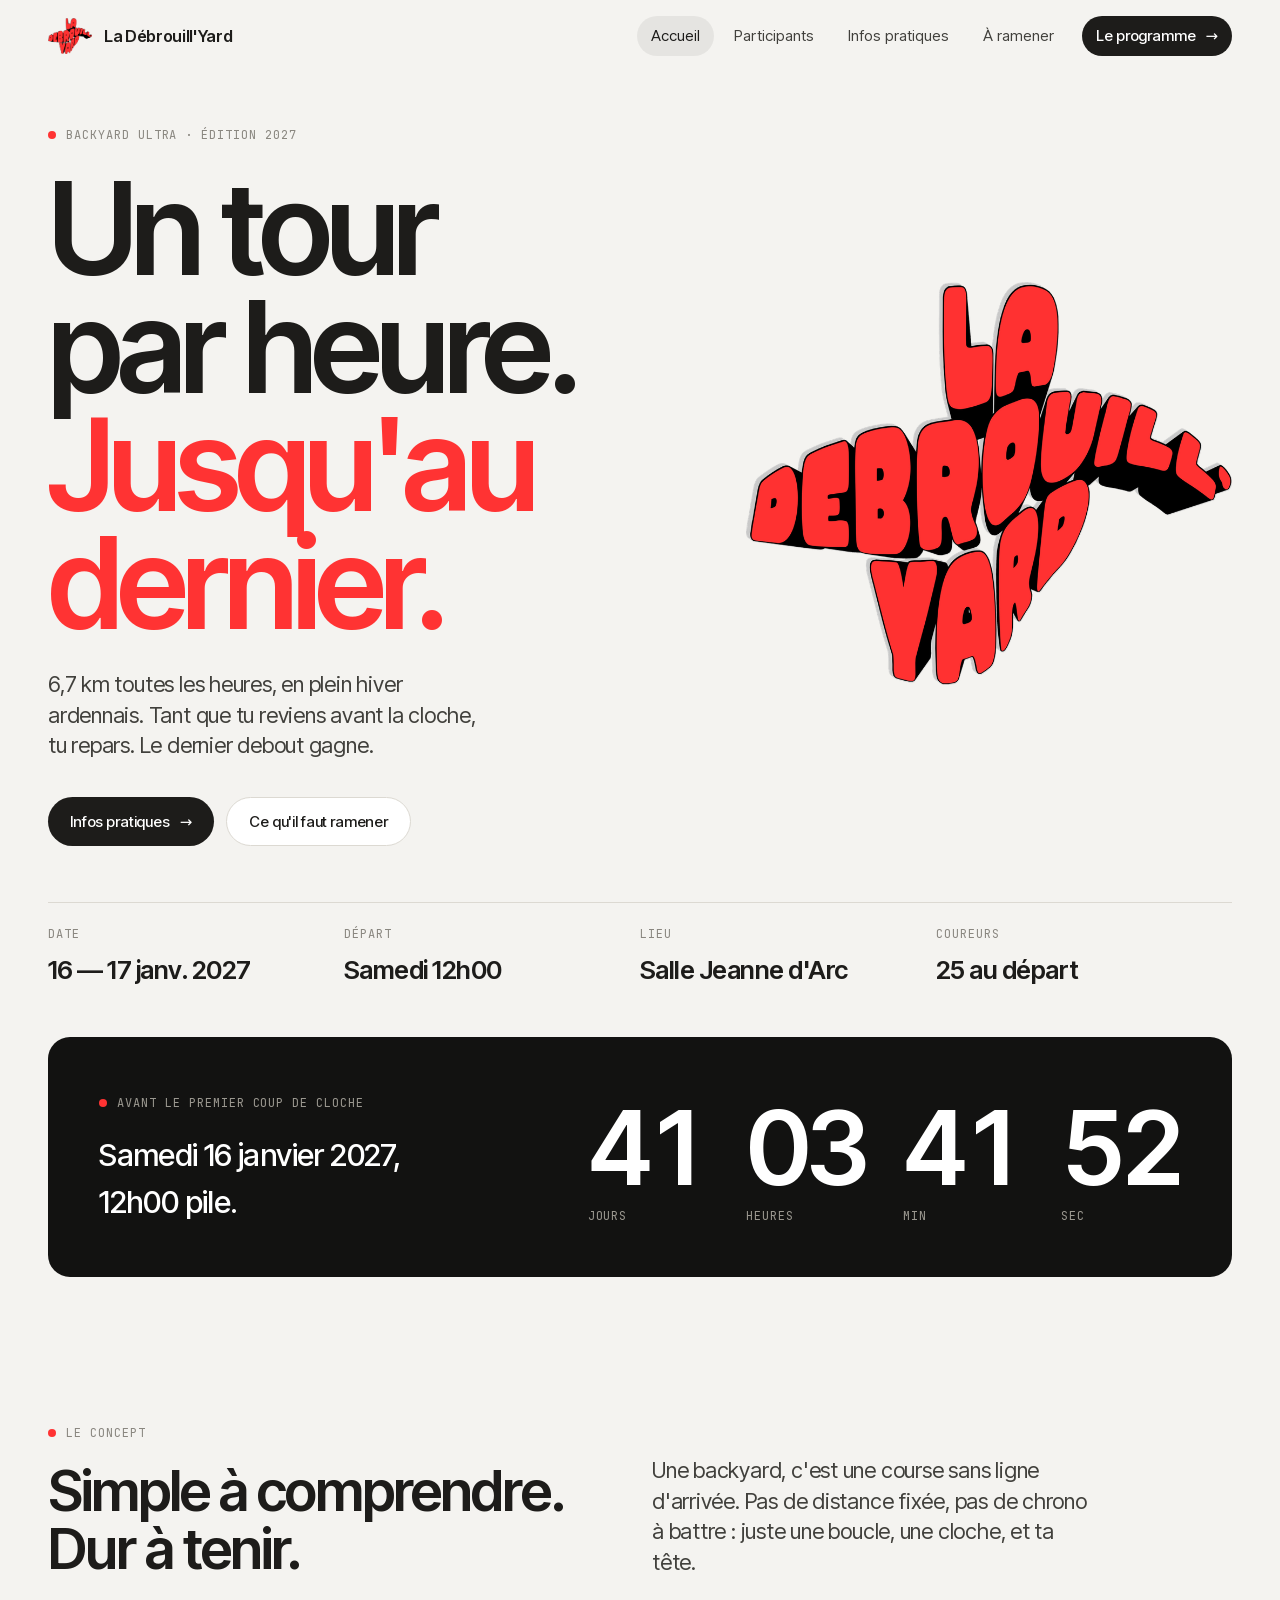
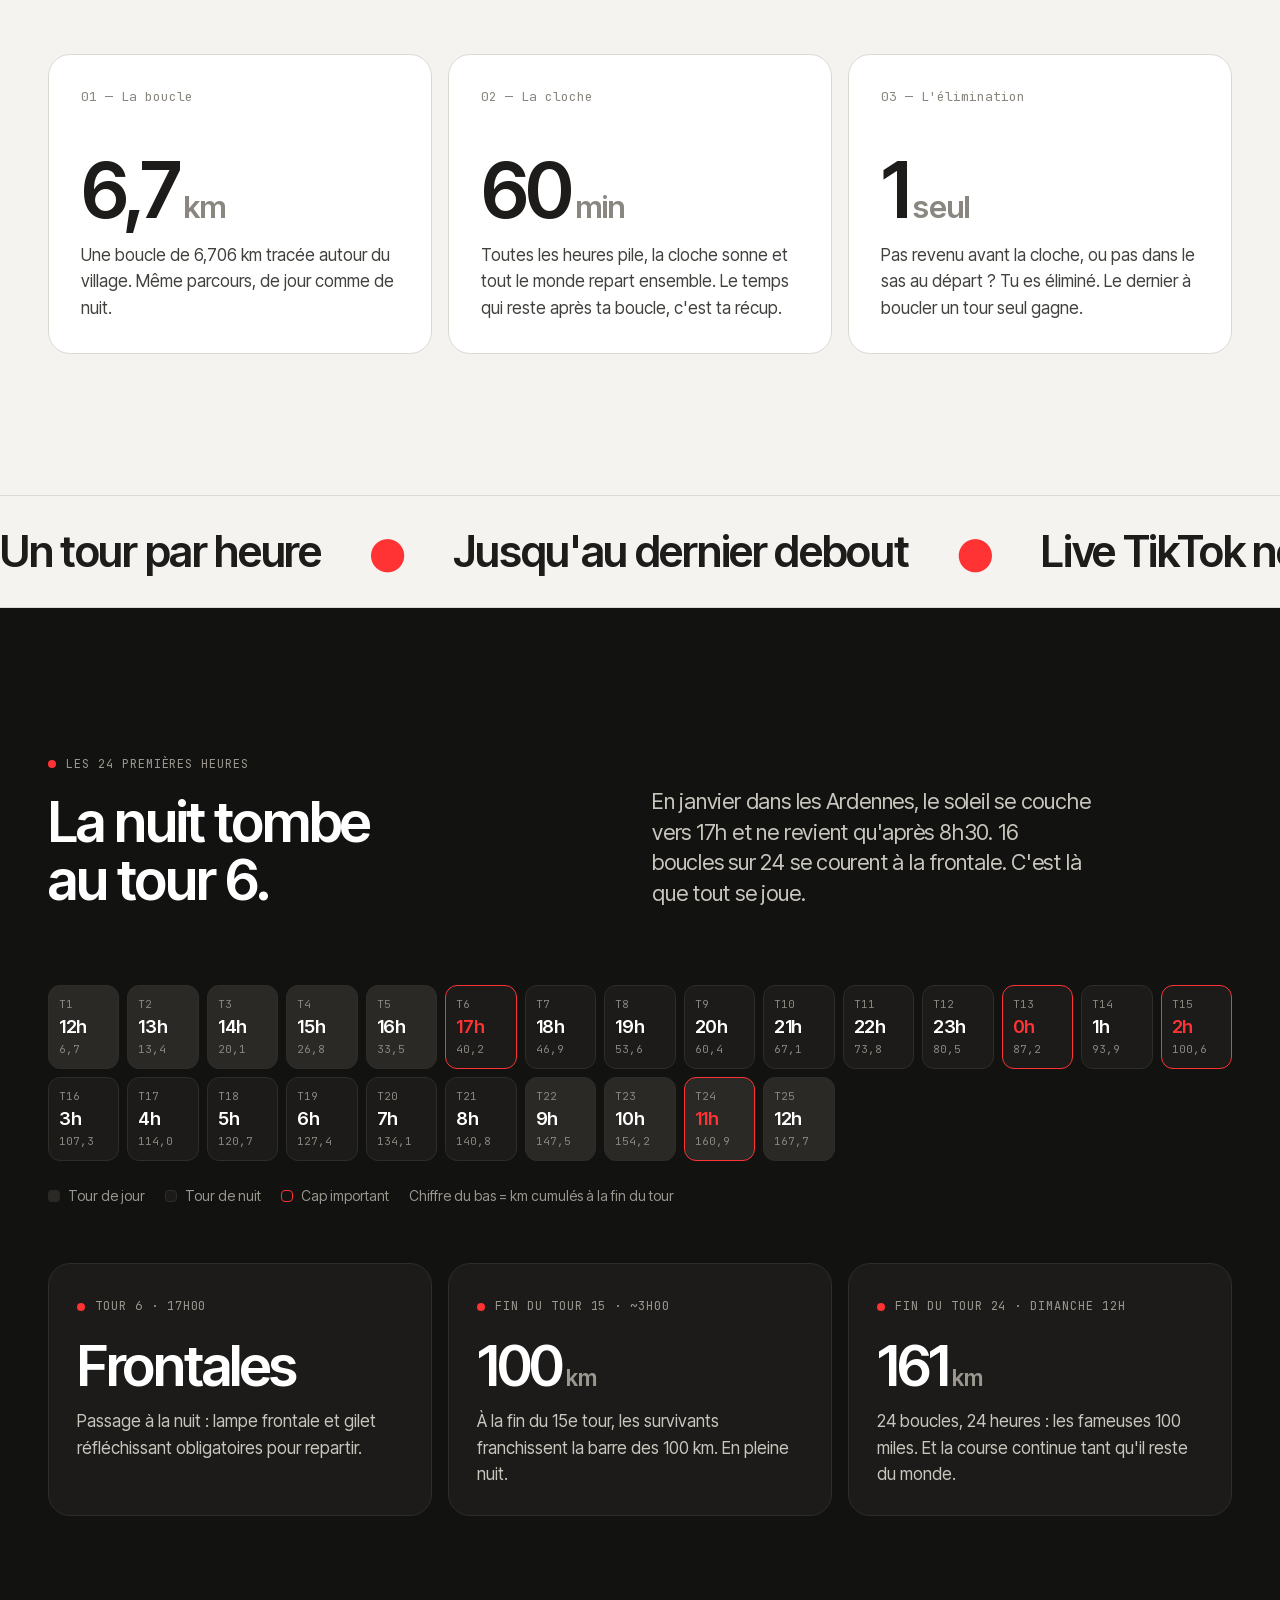
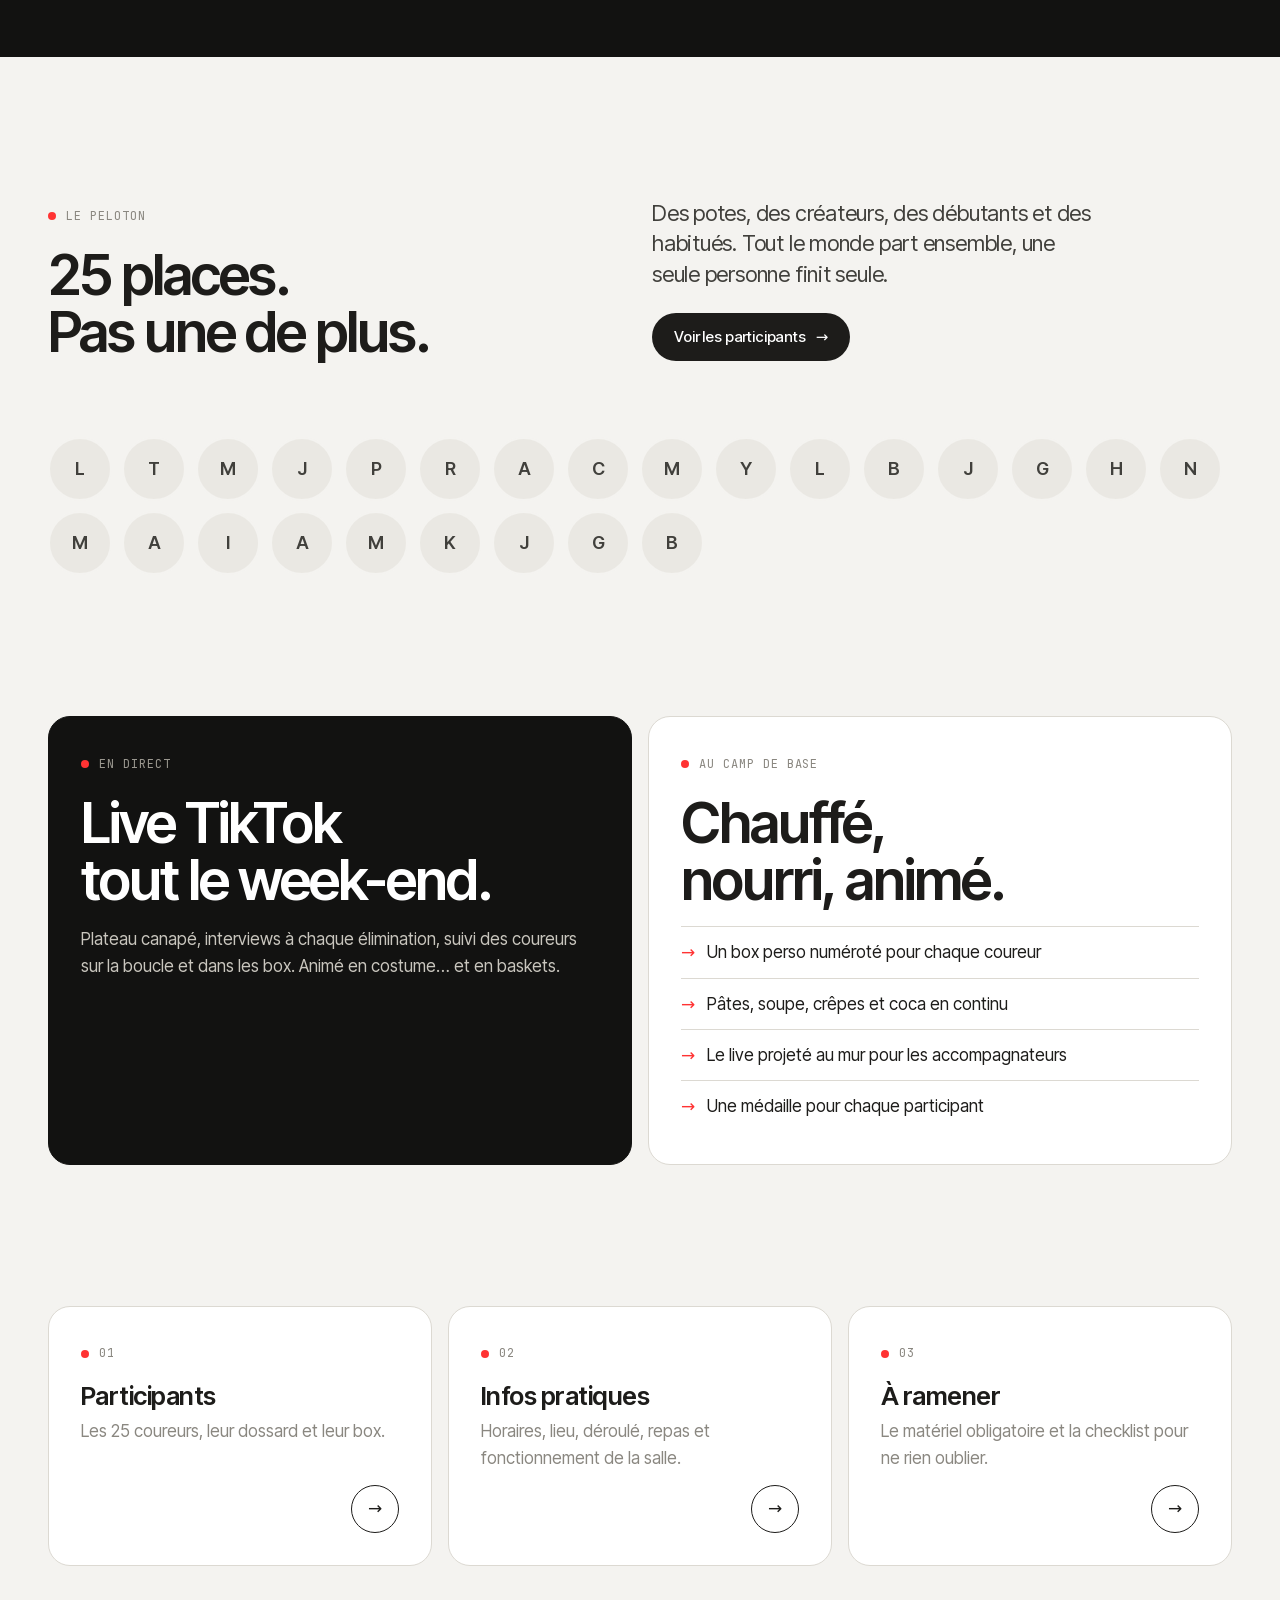
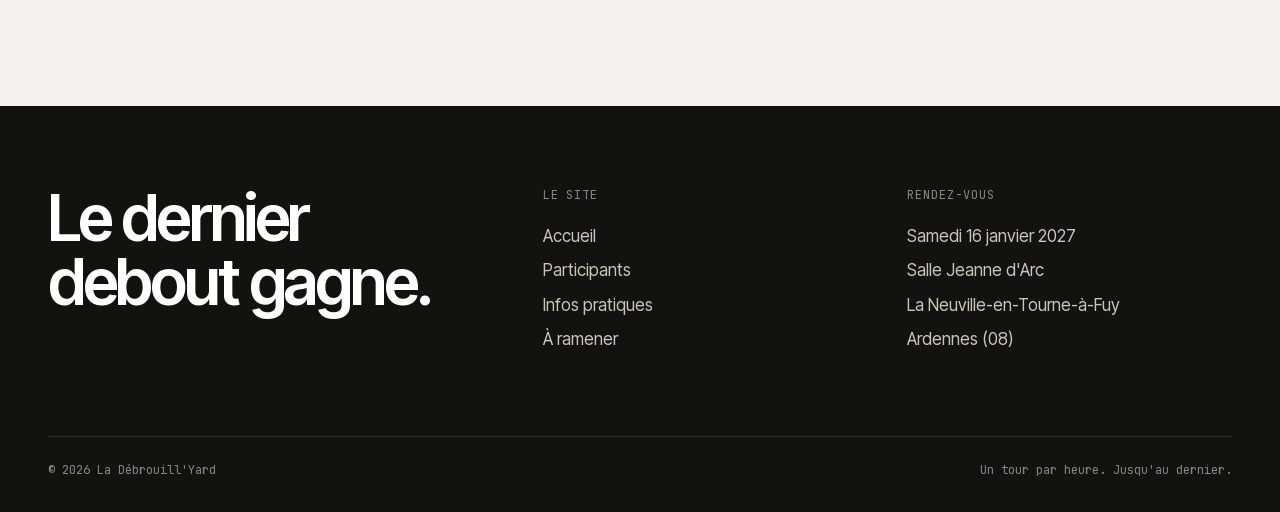
==== site/index.html @ 61de586d "Site La Débrouill'Yard Co-Authored-By: Claude Opus 5.5 <noreply@anthropic.com>" ====
<!DOCTYPE html>
<html lang="fr">
<head>
  <meta charset="UTF-8">
  <meta http-equiv="Content-Security-Policy" content="default-src 'self'; script-src 'self'; style-src 'self' 'unsafe-inline'; img-src 'self' data:; font-src 'self'; frame-src https://www.google.com https://maps.google.com; connect-src 'self'; object-src 'none'; base-uri 'self'; form-action 'none'; upgrade-insecure-requests">
  <meta name="viewport" content="width=device-width, initial-scale=1">
  <title>La Débrouill'Yard — Backyard Ultra · 16 & 17 janvier 2027</title>
  <meta name="description" content="6,7 km toutes les heures, jusqu'au dernier debout. Samedi 16 janvier 2027, 12h00 — salle Jeanne d'Arc, La Neuville-en-Tourne-à-Fuy.">
  <link rel="icon" href="assets/img/favicon.png">
  <meta name="robots" content="noindex, nofollow">
  <meta name="referrer" content="strict-origin-when-cross-origin">
  <meta name="theme-color" content="#f4f3f0">
  <meta property="og:type" content="website">
  <meta property="og:locale" content="fr_FR">
  <meta property="og:site_name" content="La Débrouill'Yard">
  <meta property="og:title" content="La Débrouill'Yard — Backyard Ultra · 16 & 17 janvier 2027">
  <meta property="og:description" content="6,7 km toutes les heures, jusqu'au dernier debout. Samedi 16 janvier 2027, 12h00 — salle Jeanne d'Arc, La Neuville-en-Tourne-à-Fuy.">
  <meta property="og:image" content="https://lucasdubois0851-design.github.io/debrouillyard/assets/img/og.jpg">
  <meta property="og:image:width" content="1200">
  <meta property="og:image:height" content="630">
  <meta name="twitter:card" content="summary_large_image">
  <link rel="preload" href="assets/fonts/inter-tight.woff2" as="font" type="font/woff2" crossorigin>
  <link rel="stylesheet" href="assets/css/style.css">
</head>
<body>
<a class="skip-link" href="#contenu">Aller au contenu</a>

<header class="nav">
  <div class="wrap">
    <a href="index.html" class="brand"><img src="assets/img/logo.png" alt=""><span>La Débrouill'Yard</span></a>
    <nav class="nav-links" id="menu" aria-label="Navigation principale">
      <a href="index.html" class="active">Accueil</a>
      <a href="participants.html">Participants</a>
      <a href="infos.html">Infos pratiques</a>
      <a href="materiel.html">À ramener</a>
      <a href="infos.html#programme" class="btn btn-dark nav-cta">Le programme <span class="arrow">→</span></a>
    </nav>
    <button class="burger" type="button" aria-label="Menu" aria-controls="menu" aria-expanded="false"><span></span></button>
  </div>
</header>

<main id="contenu">

  <!-- HERO -->
  <section class="hero">
    <div class="wrap hero-top">
      <div class="reveal">
        <span class="label">Backyard Ultra · Édition 2027</span>
        <h1 class="display">Un tour<br>par heure.<br><span class="red">Jusqu'au dernier.</span></h1>
        <p class="lead">6,7 km toutes les heures, en plein hiver ardennais. Tant que tu reviens avant la cloche, tu repars. Le dernier debout gagne.</p>
        <div class="hero-actions">
          <a href="infos.html" class="btn btn-dark">Infos pratiques <span class="arrow">→</span></a>
          <a href="materiel.html" class="btn btn-ghost">Ce qu'il faut ramener</a>
        </div>
      </div>
      <img class="hero-logo reveal" src="assets/img/logo.png" alt="Logo La Débrouill'Yard">
    </div>
    <div class="wrap">
      <div class="hero-bottom reveal">
        <div><div class="k">Date</div><div class="v">16 — 17 janv. 2027</div></div>
        <div><div class="k">Départ</div><div class="v">Samedi 12h00</div></div>
        <div><div class="k">Lieu</div><div class="v">Salle Jeanne d'Arc</div></div>
        <div><div class="k">Coureurs</div><div class="v">25 au départ</div></div>
      </div>
    </div>
  </section>

  <!-- COMPTE À REBOURS -->
  <section style="padding-top:0">
    <div class="wrap">
      <div class="countdown reveal" data-countdown>
        <div>
          <span class="label">Avant le premier coup de cloche</span>
          <p class="cd-title">Samedi 16 janvier 2027, 12h00 pile.</p>
        </div>
        <div class="cd-grid">
          <div><div class="n" data-cd="d">--</div><div class="u">Jours</div></div>
          <div><div class="n" data-cd="h">--</div><div class="u">Heures</div></div>
          <div><div class="n" data-cd="m">--</div><div class="u">Min</div></div>
          <div><div class="n" data-cd="s">--</div><div class="u">Sec</div></div>
        </div>
      </div>
    </div>
  </section>

  <!-- CONCEPT -->
  <section style="padding-top:0">
    <div class="wrap">
      <div class="section-head split reveal">
        <div>
          <span class="label">Le concept</span>
          <h2 class="h2" style="margin-top:18px">Simple à comprendre.<br>Dur à tenir.</h2>
        </div>
        <p class="lead">Une backyard, c'est une course sans ligne d'arrivée. Pas de distance fixée, pas de chrono à battre : juste une boucle, une cloche, et ta tête.</p>
      </div>

      <div class="rules">
        <div class="rule reveal">
          <span class="num">01 — La boucle</span>
          <div>
            <div class="big">6,7<span class="muted" style="font-size:.4em;letter-spacing:0"> km</span></div>
            <p>Une boucle de 6,706 km tracée autour du village. Même parcours, de jour comme de nuit.</p>
          </div>
        </div>
        <div class="rule reveal">
          <span class="num">02 — La cloche</span>
          <div>
            <div class="big">60<span class="muted" style="font-size:.4em;letter-spacing:0"> min</span></div>
            <p>Toutes les heures pile, la cloche sonne et tout le monde repart ensemble. Le temps qui reste après ta boucle, c'est ta récup.</p>
          </div>
        </div>
        <div class="rule reveal">
          <span class="num">03 — L'élimination</span>
          <div>
            <div class="big">1<span class="muted" style="font-size:.4em;letter-spacing:0"> seul</span></div>
            <p>Pas revenu avant la cloche, ou pas dans le sas au départ ? Tu es éliminé. Le dernier à boucler un tour seul gagne.</p>
          </div>
        </div>
      </div>
    </div>
  </section>

  <div class="marquee" aria-hidden="true">
    <div class="marquee-track">
      <span>Un tour par heure</span><span class="dot">●</span>
      <span>Jusqu'au dernier debout</span><span class="dot">●</span>
      <span>Live TikTok non-stop</span><span class="dot">●</span>
      <span>Soupe chaude &amp; crêpes</span><span class="dot">●</span>
      <span>Frontale obligatoire</span><span class="dot">●</span>
      <span>Un tour par heure</span><span class="dot">●</span>
      <span>Jusqu'au dernier debout</span><span class="dot">●</span>
      <span>Live TikTok non-stop</span><span class="dot">●</span>
      <span>Soupe chaude &amp; crêpes</span><span class="dot">●</span>
      <span>Frontale obligatoire</span><span class="dot">●</span>
    </div>
  </div>

  <!-- LA NUIT -->
  <section class="dark">
    <div class="wrap">
      <div class="section-head split reveal">
        <div>
          <span class="label">Les 24 premières heures</span>
          <h2 class="h2" style="margin-top:18px">La nuit tombe<br>au tour 6.</h2>
        </div>
        <p class="lead">En janvier dans les Ardennes, le soleil se couche vers 17h et ne revient qu'après 8h30. 16 boucles sur 24 se courent à la frontale. C'est là que tout se joue.</p>
      </div>

      <div class="hours reveal" data-hours></div>
      <div class="hours-legend">
        <span><i style="background:#2a2925"></i>Tour de jour</span>
        <span><i style="background:#1c1b19;border:1px solid #2e2d2a"></i>Tour de nuit</span>
        <span><i style="border:1px solid #ff3333"></i>Cap important</span>
        <span>Chiffre du bas = km cumulés à la fin du tour</span>
      </div>

      <div class="milestones">
        <div class="milestone-card reveal">
          <span class="label">Tour 6 · 17h00</span>
          <div class="big" style="margin-top:20px">Frontales</div>
          <p>Passage à la nuit : lampe frontale et gilet réfléchissant obligatoires pour repartir.</p>
        </div>
        <div class="milestone-card reveal">
          <span class="label">Fin du tour 15 · ~3h00</span>
          <div class="big" style="margin-top:20px">100<small>km</small></div>
          <p>À la fin du 15e tour, les survivants franchissent la barre des 100 km. En pleine nuit.</p>
        </div>
        <div class="milestone-card reveal">
          <span class="label">Fin du tour 24 · Dimanche 12h</span>
          <div class="big" style="margin-top:20px">161<small>km</small></div>
          <p>24 boucles, 24 heures : les fameuses 100 miles. Et la course continue tant qu'il reste du monde.</p>
        </div>
      </div>
    </div>
  </section>

  <!-- PARTICIPANTS TEASER -->
  <section>
    <div class="wrap">
      <div class="section-head split reveal">
        <div>
          <span class="label">Le peloton</span>
          <h2 class="h2" style="margin-top:18px">25 places.<br>Pas une de plus.</h2>
        </div>
        <div>
          <p class="lead">Des potes, des créateurs, des débutants et des habitués. Tout le monde part ensemble, une seule personne finit seule.</p>
          <a href="participants.html" class="btn btn-dark" style="margin-top:24px">Voir les participants <span class="arrow">→</span></a>
        </div>
      </div>
      <div class="faces reveal" data-faces></div>
    </div>
  </section>

  <!-- LIVE -->
  <section style="padding-top:0">
    <div class="wrap">
      <div class="two-col">
        <div class="panel reveal" style="background:var(--night);color:#fff;border-color:var(--night)">
          <span class="label" style="color:#9a978f">En direct</span>
          <h3 class="h2" style="margin-top:18px">Live TikTok<br>tout le week-end.</h3>
          <p style="color:#c9c6be;margin-top:18px">Plateau canapé, interviews à chaque élimination, suivi des coureurs sur la boucle et dans les box. Animé en costume… et en baskets.</p>
        </div>
        <div class="panel reveal">
          <span class="label">Au camp de base</span>
          <h3 class="h2" style="margin-top:18px">Chauffé,<br>nourri, animé.</h3>
          <ul>
            <li>Un box perso numéroté pour chaque coureur</li>
            <li>Pâtes, soupe, crêpes et coca en continu</li>
            <li>Le live projeté au mur pour les accompagnateurs</li>
            <li>Une médaille pour chaque participant</li>
          </ul>
        </div>
      </div>
    </div>
  </section>

  <!-- NAVIGATION CARDS -->
  <section style="padding-top:0">
    <div class="wrap">
      <div class="cards-3">
        <a href="participants.html" class="link-card reveal">
          <div><span class="label">01</span><h3 class="h3" style="margin-top:16px">Participants</h3><p class="muted" style="margin-top:8px">Les 25 coureurs, leur dossard et leur box.</p></div>
          <span class="go">→</span>
        </a>
        <a href="infos.html" class="link-card reveal">
          <div><span class="label">02</span><h3 class="h3" style="margin-top:16px">Infos pratiques</h3><p class="muted" style="margin-top:8px">Horaires, lieu, déroulé, repas et fonctionnement de la salle.</p></div>
          <span class="go">→</span>
        </a>
        <a href="materiel.html" class="link-card reveal">
          <div><span class="label">03</span><h3 class="h3" style="margin-top:16px">À ramener</h3><p class="muted" style="margin-top:8px">Le matériel obligatoire et la checklist pour ne rien oublier.</p></div>
          <span class="go">→</span>
        </a>
      </div>
    </div>
  </section>

</main>

<footer>
  <div class="wrap">
    <div class="foot-top">
      <div class="big">Le dernier<br>debout gagne.</div>
      <div>
        <h5>Le site</h5>
        <ul>
          <li><a href="index.html">Accueil</a></li>
          <li><a href="participants.html">Participants</a></li>
          <li><a href="infos.html">Infos pratiques</a></li>
          <li><a href="materiel.html">À ramener</a></li>
        </ul>
      </div>
      <div>
        <h5>Rendez-vous</h5>
        <ul>
          <li>Samedi 16 janvier 2027</li>
          <li>Salle Jeanne d'Arc</li>
          <li>La Neuville-en-Tourne-à-Fuy</li>
          <li>Ardennes (08)</li>
        </ul>
      </div>
    </div>
    <div class="foot-bottom">
      <span>© <span data-year></span> La Débrouill'Yard</span>
      <span>Un tour par heure. Jusqu'au dernier.</span>
    </div>
  </div>
</footer>

<script src="assets/js/data.js"></script>
<script src="assets/js/main.js"></script>
</body>
</html>
---- site/assets/css/style.css ----
/* ==========================================================
   LA DÉBROUILL'YARD — feuille de style
   DA inspirée de 1x.tech : blanc cassé, gris chaud, typo XXL,
   beaucoup d'air, sections sombres plein écran. Accent = rouge du logo.
   ========================================================== */

/* Polices hébergées localement (pas d'appel à Google = pas de fuite d'IP, RGPD) */
@font-face {
  font-family: "Inter Tight"; font-style: normal; font-weight: 400 600; font-display: swap;
  src: url("../fonts/inter-tight.woff2") format("woff2");
}
@font-face {
  font-family: "JetBrains Mono"; font-style: normal; font-weight: 400 600; font-display: swap;
  src: url("../fonts/jetbrains-mono.woff2") format("woff2");
}

:root {
  --bg: #f4f3f0;
  --bg-2: #eae8e3;
  --card: #ffffff;
  --ink: #1d1c1a;
  --ink-2: #41403c;
  --muted: #8a8780;
  --line: #dcd9d2;
  --red: #ff3333;
  --red-dark: #d61f1f;
  --night: #121211;
  --night-2: #1c1b19;
  --night-line: #2e2d2a;

  --radius: 22px;
  --radius-sm: 14px;
  --max: 1320px;
  --gutter: clamp(16px, 4vw, 48px);

  --font: "Inter Tight", system-ui, -apple-system, "Segoe UI", sans-serif;
  --mono: "JetBrains Mono", ui-monospace, Menlo, monospace;
}

* { box-sizing: border-box; margin: 0; padding: 0; }
html { scroll-behavior: smooth; -webkit-text-size-adjust: 100%; }
body {
  background: var(--bg);
  color: var(--ink);
  font-family: var(--font);
  font-size: 17px;
  line-height: 1.55;
  -webkit-font-smoothing: antialiased;
  overflow-x: hidden;
}
img { max-width: 100%; height: auto; display: block; }
a { color: inherit; text-decoration: none; }
button { font: inherit; color: inherit; background: none; border: 0; cursor: pointer; }
[hidden] { display: none !important; }
:focus-visible { outline: 2px solid var(--red); outline-offset: 3px; border-radius: 6px; }

.skip-link {
  position: absolute; left: 16px; top: -60px; z-index: 100;
  background: var(--ink); color: #fff; padding: 10px 16px; border-radius: 999px; font-size: 14px;
  transition: top .2s;
}
.skip-link:focus { top: 12px; }

.wrap { width: 100%; max-width: var(--max); margin: 0 auto; padding: 0 var(--gutter); }

/* ---------- Typo ---------- */
.label {
  font-family: var(--mono);
  font-size: 12px;
  letter-spacing: .08em;
  text-transform: uppercase;
  color: var(--muted);
  display: inline-flex;
  align-items: center;
  gap: 10px;
}
.label::before {
  content: "";
  width: 8px; height: 8px; border-radius: 50%;
  background: var(--red);
}
.display {
  font-size: clamp(48px, 10vw, 150px);
  line-height: .92;
  letter-spacing: -.045em;
  font-weight: 600;
}
.h1 {
  font-size: clamp(40px, 6.4vw, 96px);
  line-height: .98;
  letter-spacing: -.04em;
  font-weight: 600;
}
.h2 {
  font-size: clamp(32px, 4.4vw, 64px);
  line-height: 1.02;
  letter-spacing: -.035em;
  font-weight: 600;
}
.h3 {
  font-size: clamp(22px, 2vw, 28px);
  line-height: 1.15;
  letter-spacing: -.02em;
  font-weight: 600;
}
.lead {
  font-size: clamp(19px, 1.7vw, 24px);
  line-height: 1.4;
  letter-spacing: -.01em;
  color: var(--ink-2);
  max-width: 34ch;
}
.muted { color: var(--muted); }
.red { color: var(--red); }

/* ---------- Nav ---------- */
.nav {
  position: fixed; inset: 0 0 auto 0; z-index: 50;
  transition: background .3s, backdrop-filter .3s, border-color .3s;
  border-bottom: 1px solid transparent;
}
.nav.scrolled {
  background: rgba(244, 243, 240, .82);
  backdrop-filter: blur(14px);
  -webkit-backdrop-filter: blur(14px);
  border-color: var(--line);
}
.nav .wrap {
  display: flex; align-items: center; justify-content: space-between;
  height: 72px; gap: 24px;
}
.brand { display: flex; align-items: center; gap: 12px; font-weight: 600; letter-spacing: -.02em; }
.brand img { width: 44px; height: 44px; object-fit: contain; }
.brand span { font-size: 16px; }
.nav-links { display: flex; align-items: center; gap: 6px; }
.nav-links a {
  font-size: 15px; padding: 8px 14px; border-radius: 999px;
  color: var(--ink-2); transition: background .2s, color .2s;
}
.nav-links a:hover { background: rgba(0,0,0,.05); color: var(--ink); }
.nav-links a.active { color: var(--ink); background: rgba(0,0,0,.06); }
.nav-cta { margin-left: 8px; }
.nav-links a.btn-dark, .nav-links a.btn-dark:hover { color: #fff; background: var(--ink); }
.burger { display: none; width: 44px; height: 44px; border-radius: 50%; position: relative; }
.burger span, .burger span::before, .burger span::after {
  position: absolute; left: 50%; width: 20px; height: 1.6px; background: var(--ink);
  transform: translateX(-50%); transition: transform .3s, opacity .3s;
}
.burger span { top: 50%; }
.burger span::before, .burger span::after { content: ""; left: 0; transform: none; }
.burger span::before { top: -6px; }
.burger span::after { top: 6px; }
body.menu-open .burger span { background: transparent; }
body.menu-open .burger span::before { transform: translateY(6px) rotate(45deg); }
body.menu-open .burger span::after { transform: translateY(-6px) rotate(-45deg); }

/* ---------- Boutons ---------- */
.btn {
  display: inline-flex; align-items: center; gap: 10px;
  padding: 12px 22px; border-radius: 999px;
  font-size: 15px; font-weight: 500; letter-spacing: -.01em;
  transition: transform .2s, background .2s, color .2s;
  white-space: nowrap;
}
.btn:hover { transform: translateY(-1px); }
.btn-dark { background: var(--ink); color: #fff; }
.btn-dark:hover { background: #000; }
.btn-red { background: var(--red); color: #fff; }
.btn-red:hover { background: var(--red-dark); }
.btn-ghost { border: 1px solid var(--line); background: var(--card); }
.btn-light { background: #fff; color: var(--ink); }
.btn .arrow { transition: transform .2s; }
.btn:hover .arrow { transform: translateX(3px); }

/* ---------- Sections ---------- */
section { padding: clamp(80px, 11vw, 160px) 0; position: relative; }
.section-head { display: grid; gap: 24px; margin-bottom: clamp(40px, 6vw, 80px); }
.section-head.split {
  grid-template-columns: 1fr 1fr; align-items: end;
}

/* Page hero (sous-pages) */
.page-hero { padding: 160px 0 60px; }
.page-hero .h1 { margin-top: 20px; max-width: 14ch; }
.page-hero .lead { margin-top: 28px; }

/* ---------- Hero accueil ---------- */
.hero {
  min-height: min(100vh, 980px); min-height: min(100svh, 980px);
  padding: 120px 0 48px;
  display: flex; flex-direction: column; justify-content: space-between;
}
.hero-top > * { min-width: 0; }
.hero-top {
  display: grid; grid-template-columns: 1.15fr .85fr; gap: 40px; align-items: center;
  flex: 1;
}
.hero-logo {
  width: 100%; max-width: 620px; justify-self: center;
  animation: float 6s ease-in-out infinite;
}
@keyframes float {
  0%,100% { transform: translateY(0) rotate(-1deg); }
  50% { transform: translateY(-14px) rotate(1deg); }
}
.hero h1 { margin-top: 24px; }
.hero .lead { margin-top: 28px; }
.hero-actions { margin-top: 36px; display: flex; flex-wrap: wrap; gap: 12px; }
.hero-bottom {
  margin-top: 56px;
  display: grid; grid-template-columns: repeat(4, 1fr);
  border-top: 1px solid var(--line);
}
.hero-bottom > div { padding: 22px 20px 0 0; }
.hero-bottom .k { font-family: var(--mono); font-size: 12px; text-transform: uppercase; letter-spacing: .08em; color: var(--muted); }
.hero-bottom .v { font-size: clamp(20px, 2vw, 26px); letter-spacing: -.02em; font-weight: 600; margin-top: 6px; }

/* ---------- Countdown ---------- */
.countdown {
  background: var(--night); color: #fff;
  border-radius: var(--radius);
  padding: clamp(28px, 4vw, 56px);
  display: grid; grid-template-columns: 1fr auto; gap: 32px; align-items: end;
}
.countdown .label { color: #9a978f; }
.cd-grid { display: flex; gap: clamp(16px, 3vw, 48px); }
.cd-grid div { text-align: left; }
.cd-grid .n {
  font-size: clamp(48px, 8vw, 120px); font-weight: 600; letter-spacing: -.05em; line-height: 1;
  font-variant-numeric: tabular-nums;
}
.cd-grid .u { font-family: var(--mono); font-size: 12px; text-transform: uppercase; letter-spacing: .08em; color: #9a978f; margin-top: 8px; }
.cd-title { font-size: clamp(22px, 2.4vw, 32px); letter-spacing: -.02em; font-weight: 500; margin-top: 16px; max-width: 18ch; }

/* ---------- Concept / règles ---------- */
.rules { display: grid; grid-template-columns: repeat(3, 1fr); gap: 16px; }
.rule {
  background: var(--card); border-radius: var(--radius);
  padding: 32px; min-height: 300px;
  display: flex; flex-direction: column; justify-content: space-between;
  border: 1px solid var(--line);
  transition: transform .3s;
}
.rule:hover { transform: translateY(-4px); }
.rule .num { font-family: var(--mono); font-size: 13px; color: var(--muted); }
.rule .big { font-size: clamp(56px, 6vw, 88px); font-weight: 600; letter-spacing: -.05em; line-height: 1; }
.rule p { color: var(--ink-2); margin-top: 12px; }

/* ---------- Bande défilante ---------- */
.marquee {
  overflow: hidden; border-top: 1px solid var(--line); border-bottom: 1px solid var(--line);
  padding: 22px 0; white-space: nowrap; background: var(--bg);
}
.marquee-track { display: inline-flex; gap: 48px; animation: marquee 40s linear infinite; }
.marquee span { font-size: clamp(28px, 3.4vw, 48px); font-weight: 600; letter-spacing: -.03em; }
.marquee span.dot { color: var(--red); }
@keyframes marquee { to { transform: translateX(-50%); } }

/* ---------- Section nuit ---------- */
.dark { background: var(--night); color: #fff; }
.dark .label { color: #9a978f; }
.dark .lead { color: #c9c6be; }
.dark .muted { color: #8a8780; }

.hours {
  display: grid; grid-template-columns: repeat(auto-fill, minmax(68px, 1fr)); gap: 8px;
}
.hour {
  aspect-ratio: 1; border-radius: 12px;
  border: 1px solid var(--night-line); background: var(--night-2);
  display: flex; flex-direction: column; justify-content: space-between;
  padding: 10px; font-family: var(--mono); font-size: 11px; color: #8a8780;
  transition: background .3s, border-color .3s;
}
.hour b { font-family: var(--font); font-size: 18px; color: #fff; font-weight: 600; letter-spacing: -.02em; }
.hour.day { background: #2a2925; }
.hour.milestone { border-color: var(--red); }
.hour.milestone b { color: var(--red); }
.hours-legend { display: flex; flex-wrap: wrap; gap: 20px; margin-top: 24px; font-size: 14px; color: #9a978f; }
.hours-legend i { display: inline-block; width: 12px; height: 12px; border-radius: 4px; margin-right: 8px; vertical-align: -1px; }

.milestones { display: grid; grid-template-columns: repeat(3, 1fr); gap: 16px; margin-top: 56px; }
.milestone-card {
  border: 1px solid var(--night-line); border-radius: var(--radius); padding: 28px;
  background: var(--night-2);
}
.milestone-card .big { font-size: clamp(40px, 4.4vw, 64px); font-weight: 600; letter-spacing: -.04em; line-height: 1; }
.milestone-card .big small { font-size: .4em; color: #9a978f; letter-spacing: 0; margin-left: 4px; }
.milestone-card p { color: #c9c6be; margin-top: 14px; }

/* ---------- Teaser participants (accueil) ---------- */
.faces { display: flex; flex-wrap: wrap; gap: 10px; }
.face {
  width: 64px; height: 64px; border-radius: 50%; overflow: hidden;
  background: var(--bg-2); display: grid; place-items: center;
  font-weight: 600; font-size: 18px; color: var(--ink-2);
  border: 2px solid var(--bg);
}
.face img { width: 100%; height: 100%; object-fit: cover; }

/* ---------- CTA cards ---------- */
.cards-3 { display: grid; grid-template-columns: repeat(3, 1fr); gap: 16px; }
.link-card {
  background: var(--card); border: 1px solid var(--line); border-radius: var(--radius);
  padding: 32px; min-height: 260px;
  display: flex; flex-direction: column; justify-content: space-between;
  transition: transform .3s, background .3s, color .3s;
}
.link-card:hover { transform: translateY(-4px); background: var(--ink); color: #fff; }
.link-card:hover .muted { color: #b8b5ad; }
.link-card .go {
  width: 48px; height: 48px; border-radius: 50%;
  border: 1px solid currentColor; display: grid; place-items: center;
  align-self: flex-end; transition: transform .3s;
}
.link-card:hover .go { transform: rotate(-45deg); background: var(--red); border-color: var(--red); }

/* ---------- Participants ---------- */
.toolbar {
  display: flex; flex-wrap: wrap; gap: 12px; align-items: center; justify-content: space-between;
  margin-bottom: 32px;
}
.search {
  flex: 1; min-width: 220px; max-width: 420px;
  display: flex; align-items: center; gap: 10px;
  background: var(--card); border: 1px solid var(--line); border-radius: 999px;
  padding: 12px 20px;
}
.search input { border: 0; outline: 0; background: none; font: inherit; font-size: 16px; width: 100%; color: var(--ink); }
.count-pill { font-family: var(--mono); font-size: 13px; color: var(--muted); }

.runners { display: grid; grid-template-columns: repeat(auto-fill, minmax(230px, 1fr)); gap: 16px; }
.runner {
  background: var(--card); border: 1px solid var(--line); border-radius: var(--radius);
  overflow: hidden; transition: transform .3s;
}
.runner:hover { transform: translateY(-4px); }
.runner-photo {
  aspect-ratio: 4/5; background: var(--bg-2); position: relative; overflow: hidden;
  display: grid; place-items: center;
}
.runner-photo img { width: 100%; height: 100%; object-fit: cover; transition: transform .6s; }
.runner:hover .runner-photo img { transform: scale(1.04); }
.runner-photo .initials {
  font-size: 88px; font-weight: 600; letter-spacing: -.05em; color: #cfccc4;
}
.runner-bib {
  position: absolute; top: 14px; left: 14px;
  background: #fff; border-radius: 10px; padding: 6px 10px;
  font-family: var(--mono); font-size: 12px; font-weight: 600;
  box-shadow: 0 2px 10px rgba(0,0,0,.06);
}
.runner-bib b { color: var(--red); }
.runner-body { padding: 18px 20px 22px; }
.runner-body .name { font-size: 22px; font-weight: 600; letter-spacing: -.02em; line-height: 1.15; }
.runner-body .meta { font-size: 14px; color: var(--muted); margin-top: 4px; }
.empty { padding: 60px 0; text-align: center; color: var(--muted); }

.hosts { display: grid; grid-template-columns: repeat(2, 1fr); gap: 16px; }
.host {
  background: var(--night); color: #fff; border-radius: var(--radius); padding: 32px;
  min-height: 220px; display: flex; flex-direction: column; justify-content: space-between;
}
.host .muted { color: #9a978f; }

/* ---------- Infos / logistique ---------- */
.info-grid { display: grid; grid-template-columns: repeat(4, 1fr); gap: 16px; }
.info-tile {
  background: var(--card); border: 1px solid var(--line); border-radius: var(--radius);
  padding: 26px; display: flex; flex-direction: column; gap: 10px; min-height: 180px;
}
.info-tile .v { font-size: clamp(22px, 2.2vw, 30px); font-weight: 600; letter-spacing: -.03em; line-height: 1.1; margin-top: auto; }
.info-tile .s { font-size: 14px; color: var(--muted); }
.info-tile.wide { grid-column: span 2; }
.info-tile.dark-tile { background: var(--night); color: #fff; border-color: var(--night); }
.info-tile.dark-tile .label { color: #9a978f; }

.timeline { border-top: 1px solid var(--line); }
.tl-row {
  display: grid; grid-template-columns: 180px 1fr 1.4fr; gap: 24px;
  padding: 28px 0; border-bottom: 1px solid var(--line); align-items: baseline;
}
.tl-row .t { font-size: clamp(28px, 3vw, 40px); font-weight: 600; letter-spacing: -.04em; font-variant-numeric: tabular-nums; }
.tl-row .t small { display: block; font-family: var(--mono); font-size: 12px; letter-spacing: .08em; text-transform: uppercase; color: var(--muted); font-weight: 400; margin-top: 4px; }
.tl-row .what { font-size: 22px; font-weight: 600; letter-spacing: -.02em; }
.tl-row .desc { color: var(--ink-2); }
.tl-row.key .what::after {
  content: "Clé"; margin-left: 10px; font-family: var(--mono); font-size: 11px; font-weight: 500;
  background: var(--red); color: #fff; border-radius: 999px; padding: 3px 9px; vertical-align: 4px;
  text-transform: uppercase; letter-spacing: .06em;
}

.flow { display: grid; grid-template-columns: repeat(5, 1fr); gap: 12px; counter-reset: step; }
.step {
  background: var(--night-2); border: 1px solid var(--night-line); border-radius: var(--radius-sm);
  padding: 22px; min-height: 200px; display: flex; flex-direction: column; gap: 12px;
  counter-increment: step;
}
.step::before {
  content: "0" counter(step); font-family: var(--mono); font-size: 12px; color: var(--red);
}
.step h4 { font-size: 19px; letter-spacing: -.02em; font-weight: 600; }
.step p { font-size: 15px; color: #c9c6be; }

.two-col { display: grid; grid-template-columns: 1fr 1fr; gap: 16px; }
.panel {
  background: var(--card); border: 1px solid var(--line); border-radius: var(--radius); padding: 32px;
}
.panel ul { list-style: none; margin-top: 18px; }
.panel li { padding: 12px 0; border-top: 1px solid var(--line); display: flex; gap: 12px; }
.panel li::before { content: "→"; color: var(--red); }

.map-wrap {
  border-radius: var(--radius); overflow: hidden; border: 1px solid var(--line);
  aspect-ratio: 16/9; background: var(--bg-2);
}
.map-wrap iframe { width: 100%; height: 100%; border: 0; filter: grayscale(1) contrast(1.05); }
.map-consent {
  height: 100%; display: flex; flex-direction: column; align-items: center; justify-content: center;
  gap: 14px; text-align: center; padding: 24px;
  background:
    radial-gradient(circle at 30% 40%, rgba(255,51,51,.08), transparent 40%),
    repeating-linear-gradient(0deg, transparent 0 39px, var(--line) 39px 40px),
    repeating-linear-gradient(90deg, transparent 0 39px, var(--line) 39px 40px),
    var(--bg-2);
}
.map-consent p { font-size: 14px; color: var(--muted); max-width: 40ch; }

/* Parcours */
.route { display: grid; grid-template-columns: 1fr 1fr; gap: 16px; }
.route-map {
  border-radius: var(--radius); overflow: hidden; background: var(--night-2);
  border: 1px solid var(--night-line); position: relative;
}
.route-map img { width: 100%; height: 100%; object-fit: cover; }
.route-map .tag {
  position: absolute; left: 16px; bottom: 16px; background: rgba(18,18,17,.8); color: #fff;
  backdrop-filter: blur(6px); -webkit-backdrop-filter: blur(6px);
  font-family: var(--mono); font-size: 12px; padding: 8px 12px; border-radius: 999px;
}
.route-side { display: grid; gap: 16px; grid-template-rows: auto 1fr; }
.route-stats { display: grid; grid-template-columns: repeat(3, 1fr); gap: 16px; }
.route-stats .milestone-card { padding: 22px; }
.route-stats .big { font-size: clamp(30px, 3vw, 44px); }
.profile { border: 1px solid var(--night-line); border-radius: var(--radius); background: var(--night-2); padding: 24px; display: flex; flex-direction: column; gap: 12px; }
.profile svg { width: 100%; height: auto; margin: auto 0; }

/* Plan de la salle */
.plan { display: grid; grid-template-columns: minmax(0, 480px) 1fr; gap: 16px; align-items: start; }
.plan-img { background: #fff; border: 1px solid var(--line); border-radius: var(--radius); overflow: hidden; }
.plan-img img { width: 100%; }
.plan-img figcaption { font-family: var(--mono); font-size: 12px; color: var(--muted); padding: 12px 16px; border-top: 1px solid var(--line); }
.legend { list-style: none; display: grid; gap: 8px; }
.legend li {
  display: flex; gap: 14px; align-items: flex-start;
  background: var(--card); border: 1px solid var(--line); border-radius: var(--radius-sm); padding: 14px 16px;
}
.legend .sw { flex: none; width: 18px; height: 18px; border-radius: 5px; margin-top: 3px; }
.legend b { display: block; font-weight: 600; letter-spacing: -.01em; }
.legend span.d { font-size: 14px; color: var(--muted); }

.faq details {
  border-top: 1px solid var(--line); padding: 24px 0;
}
.faq details:last-child { border-bottom: 1px solid var(--line); }
.faq summary {
  list-style: none; cursor: pointer; display: flex; justify-content: space-between; gap: 20px;
  font-size: clamp(19px, 1.8vw, 24px); font-weight: 600; letter-spacing: -.02em;
}
.faq summary::-webkit-details-marker { display: none; }
.faq summary::after { content: "+"; font-weight: 400; transition: transform .3s; color: var(--muted); }
.faq details[open] summary::after { transform: rotate(45deg); }
.faq details p { margin-top: 14px; color: var(--ink-2); max-width: 70ch; }

/* ---------- Matériel (checklist) ---------- */
.progress {
  position: sticky; top: 84px; z-index: 10;
  background: var(--ink); color: #fff; border-radius: 999px;
  padding: 14px 22px; display: flex; align-items: center; gap: 18px;
  margin-bottom: 40px;
}
.progress .bar { flex: 1; height: 6px; border-radius: 999px; background: #3a3935; overflow: hidden; }
.progress .bar i { display: block; height: 100%; width: 0; background: var(--red); transition: width .4s; }
.progress .txt { font-family: var(--mono); font-size: 13px; white-space: nowrap; }
.progress button { font-family: var(--mono); font-size: 12px; color: #9a978f; text-decoration: underline; }

.kit { display: grid; grid-template-columns: 340px 1fr; gap: 40px; padding: 48px 0; border-top: 1px solid var(--line); }
.kit-head .h3 { margin-top: 14px; }
.kit-head p { color: var(--muted); margin-top: 10px; font-size: 15px; }
.kit-head .tag {
  display: inline-block; margin-top: 16px; font-family: var(--mono); font-size: 11px; text-transform: uppercase;
  letter-spacing: .08em; padding: 5px 10px; border-radius: 999px; border: 1px solid var(--line);
}
.kit-head .tag.must { background: var(--red); color: #fff; border-color: var(--red); }
.items { display: grid; grid-template-columns: 1fr 1fr; gap: 10px; align-content: start; }
.item {
  display: flex; gap: 14px; align-items: flex-start;
  background: var(--card); border: 1px solid var(--line); border-radius: var(--radius-sm);
  padding: 16px 18px; cursor: pointer; user-select: none;
  transition: background .2s, border-color .2s, opacity .2s;
}
.item input { position: absolute; opacity: 0; pointer-events: none; }
.item .box {
  flex: none; width: 22px; height: 22px; border-radius: 7px; border: 1.6px solid var(--line);
  display: grid; place-items: center; margin-top: 1px; transition: background .2s, border-color .2s;
}
.item .box svg { opacity: 0; transition: opacity .2s; }
.item .t, .item .d { display: block; }
.item .t { font-weight: 500; letter-spacing: -.01em; }
.item .d { font-size: 14px; color: var(--muted); margin-top: 2px; }
.item.checked { background: var(--bg-2); }
.item.checked .box { background: var(--ink); border-color: var(--ink); }
.item.checked .box svg { opacity: 1; }
.item.checked .t { text-decoration: line-through; color: var(--muted); }
.item:focus-within { outline: 2px solid var(--red); outline-offset: 2px; }

.note {
  background: #fff1f0; border: 1px solid #ffd2cf; color: #7a1d18;
  border-radius: var(--radius-sm); padding: 18px 22px; font-size: 15px;
}

/* ---------- Footer ---------- */
footer { background: var(--night); color: #fff; padding: 80px 0 32px; }
.foot-top { display: grid; grid-template-columns: 1.4fr 1fr 1fr; gap: 40px; }
.foot-top .big { font-size: clamp(36px, 5vw, 72px); font-weight: 600; letter-spacing: -.045em; line-height: 1; }
.foot-top h5 { font-family: var(--mono); font-size: 12px; text-transform: uppercase; letter-spacing: .08em; color: #8a8780; font-weight: 400; margin-bottom: 14px; }
.foot-top ul { list-style: none; }
.foot-top li { padding: 4px 0; color: #c9c6be; }
.foot-top a:hover { color: #fff; }
.foot-bottom {
  margin-top: 80px; padding-top: 24px; border-top: 1px solid var(--night-line);
  display: flex; justify-content: space-between; flex-wrap: wrap; gap: 12px;
  font-family: var(--mono); font-size: 12px; color: #8a8780;
}

/* ---------- Animations d'apparition ---------- */
.reveal { opacity: 0; transform: translateY(28px); transition: opacity .9s cubic-bezier(.2,.7,.2,1), transform .9s cubic-bezier(.2,.7,.2,1); }
.reveal.in { opacity: 1; transform: none; }
@media (prefers-reduced-motion: reduce) {
  .reveal { opacity: 1; transform: none; transition: none; }
  .hero-logo, .marquee-track { animation: none; }
  html { scroll-behavior: auto; }
}

/* ---------- Responsive ---------- */
@media (max-width: 1024px) {
  .rules, .milestones, .cards-3 { grid-template-columns: 1fr 1fr; }
  .info-grid { grid-template-columns: 1fr 1fr; }
  .flow { grid-template-columns: 1fr 1fr; }
  .kit { grid-template-columns: 1fr; gap: 24px; }
  .tl-row { grid-template-columns: 140px 1fr; }
  .tl-row .desc { grid-column: 2; }
}
@media (max-width: 820px) {
  .nav-links {
    position: fixed; inset: 72px 0 auto 0; flex-direction: column; align-items: stretch;
    background: var(--bg); padding: 16px var(--gutter) 28px; border-bottom: 1px solid var(--line);
    gap: 4px; transform: translateY(-120%); transition: transform .35s; z-index: -1;
  }
  .nav-links a { font-size: 22px; padding: 12px 0; border-radius: 0; background: none !important; }
  .nav-links a.nav-cta { margin: 12px 0 0; justify-content: center; background: var(--ink) !important; border-radius: 999px; padding: 14px; font-size: 16px; }
  body.menu-open .nav-links { transform: none; }
  body.menu-open .nav { background: var(--bg); }
  .burger { display: block; }

  .hero-top { grid-template-columns: 1fr; gap: 8px; }
  .hero-logo { max-width: min(340px, 85%); order: -1; }
  .hero-bottom { grid-template-columns: 1fr 1fr; }
  .hero-bottom > div:nth-child(n+3) { border-top: 1px solid var(--line); margin-top: 18px; }
  .section-head.split { grid-template-columns: 1fr; }
  .countdown { grid-template-columns: 1fr; }
  .two-col, .hosts, .route, .plan { grid-template-columns: 1fr; }
}
@media (max-width: 600px) {
  body { font-size: 16px; }
  .rules, .milestones, .cards-3, .info-grid, .flow, .items { grid-template-columns: 1fr; }
  .route-stats { grid-template-columns: 1fr 1fr 1fr; gap: 8px; }
  .route-stats .milestone-card { padding: 14px; }
  .info-tile.wide { grid-column: auto; }
  .rule, .link-card { min-height: 220px; }
  .runners { grid-template-columns: 1fr 1fr; gap: 10px; }
  .runner-body { padding: 14px; }
  .runner-body .name { font-size: 18px; }
  .runner-photo .initials { font-size: 56px; }
  .tl-row { grid-template-columns: 1fr; gap: 6px; }
  .tl-row .desc { grid-column: auto; }
  .foot-top { grid-template-columns: 1fr; }
  .cd-grid { gap: 14px; }
  .progress { top: 80px; padding: 12px 16px; gap: 12px; }
  .hours { grid-template-columns: repeat(6, 1fr); gap: 6px; }
  .hour { padding: 6px; border-radius: 8px; }
  .hour b { font-size: 14px; }
  .hour span { display: none; }
}
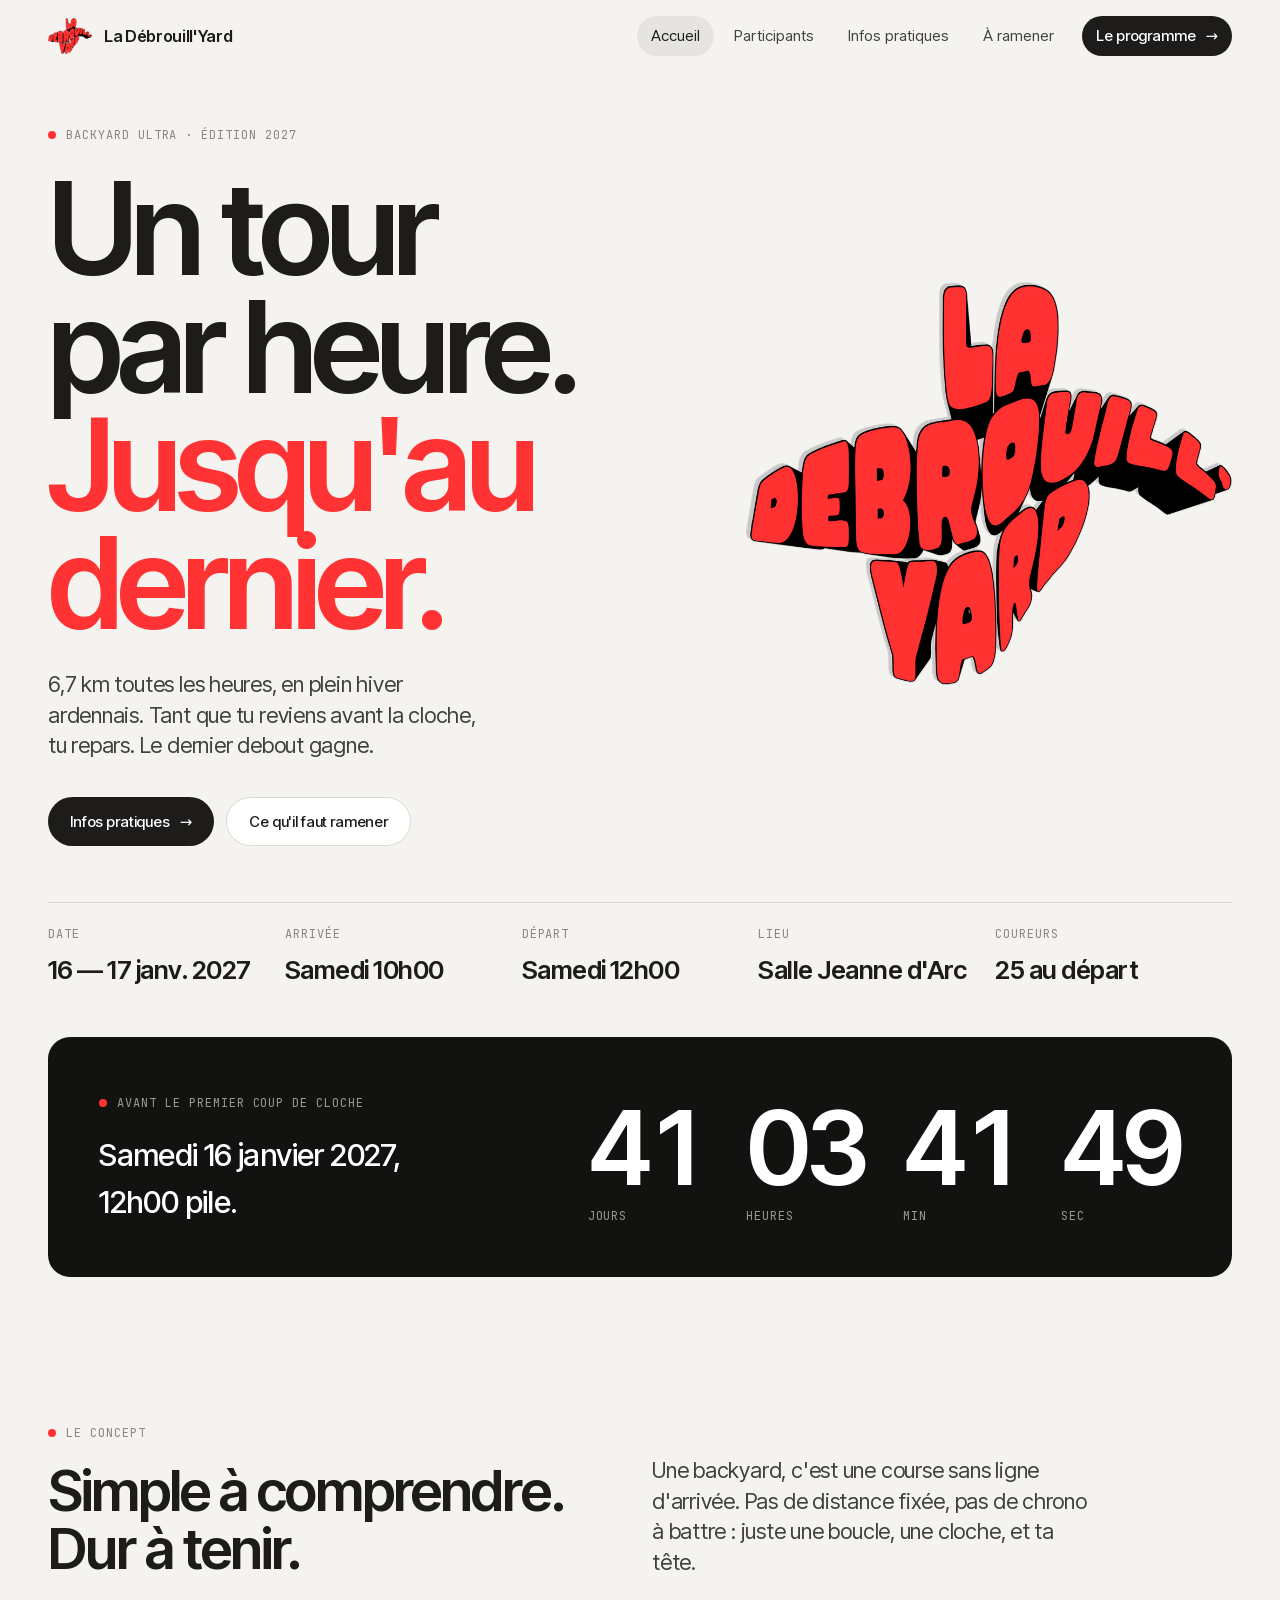
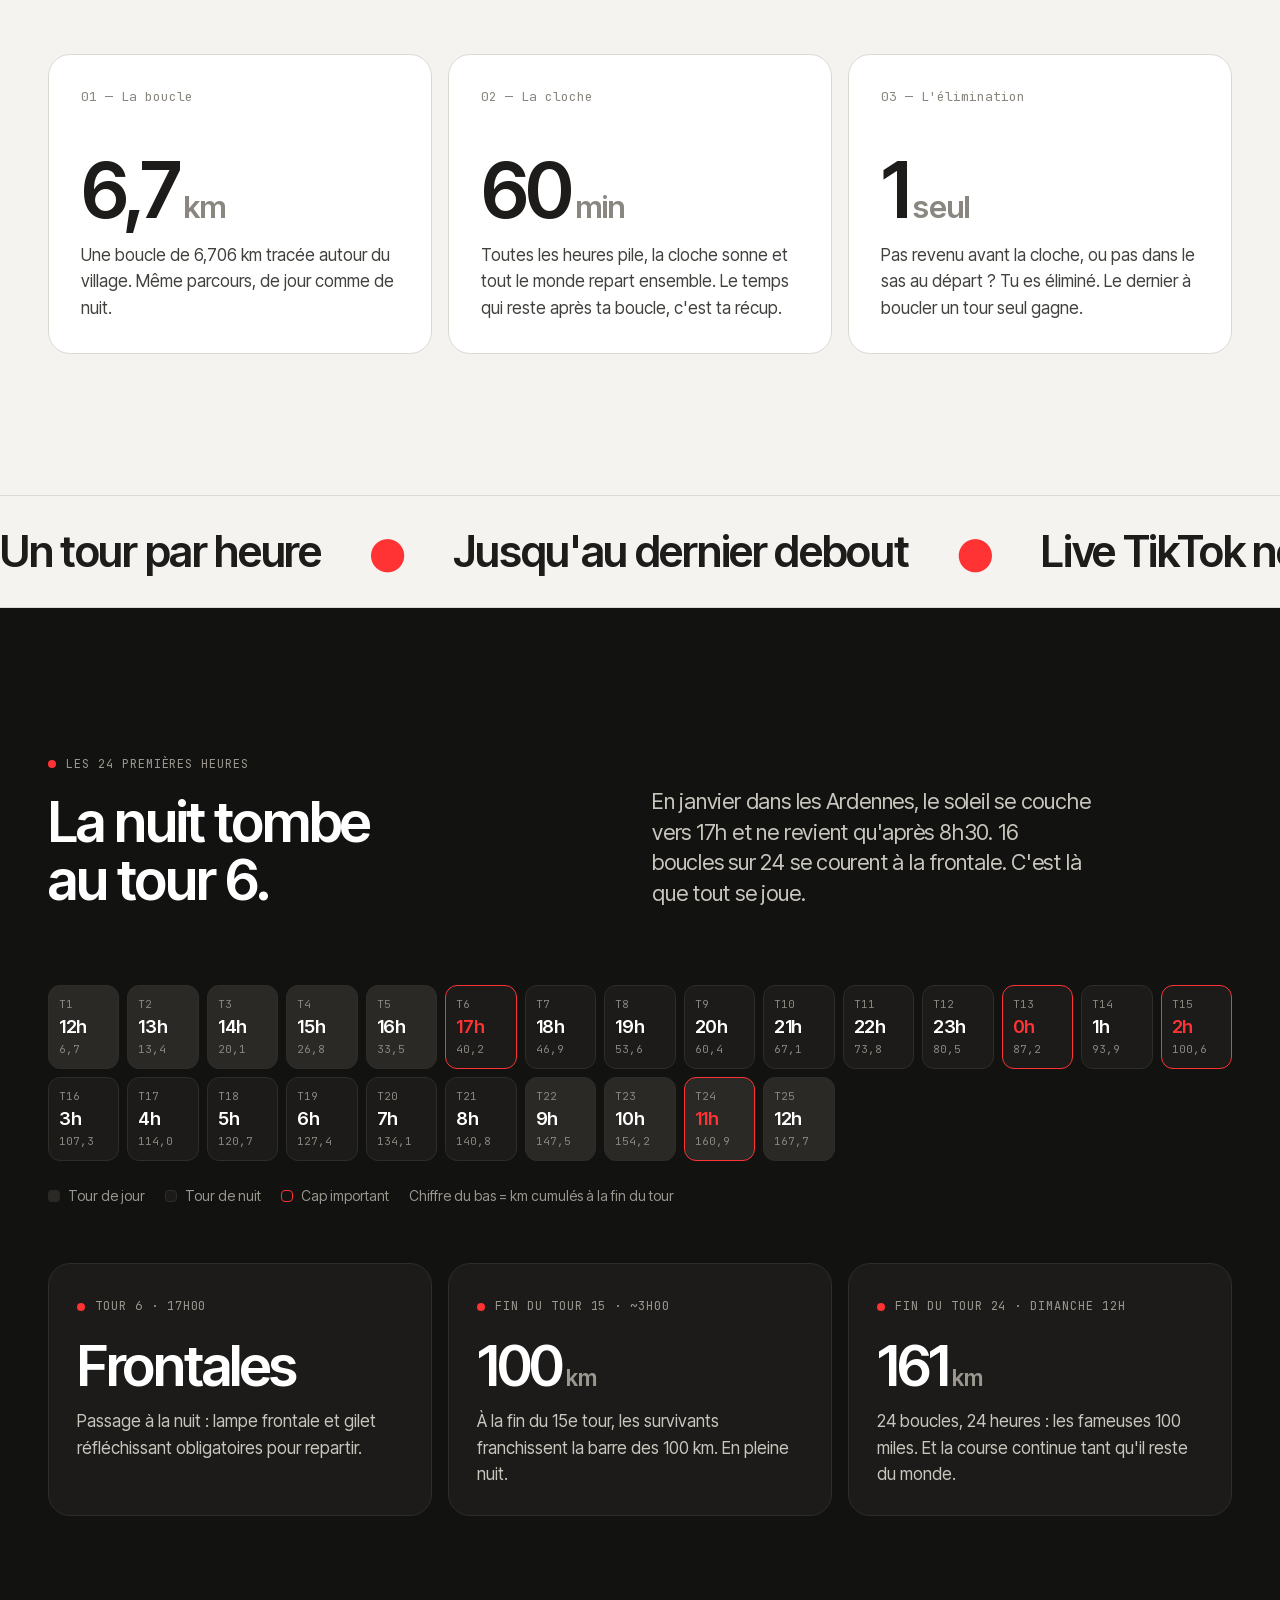
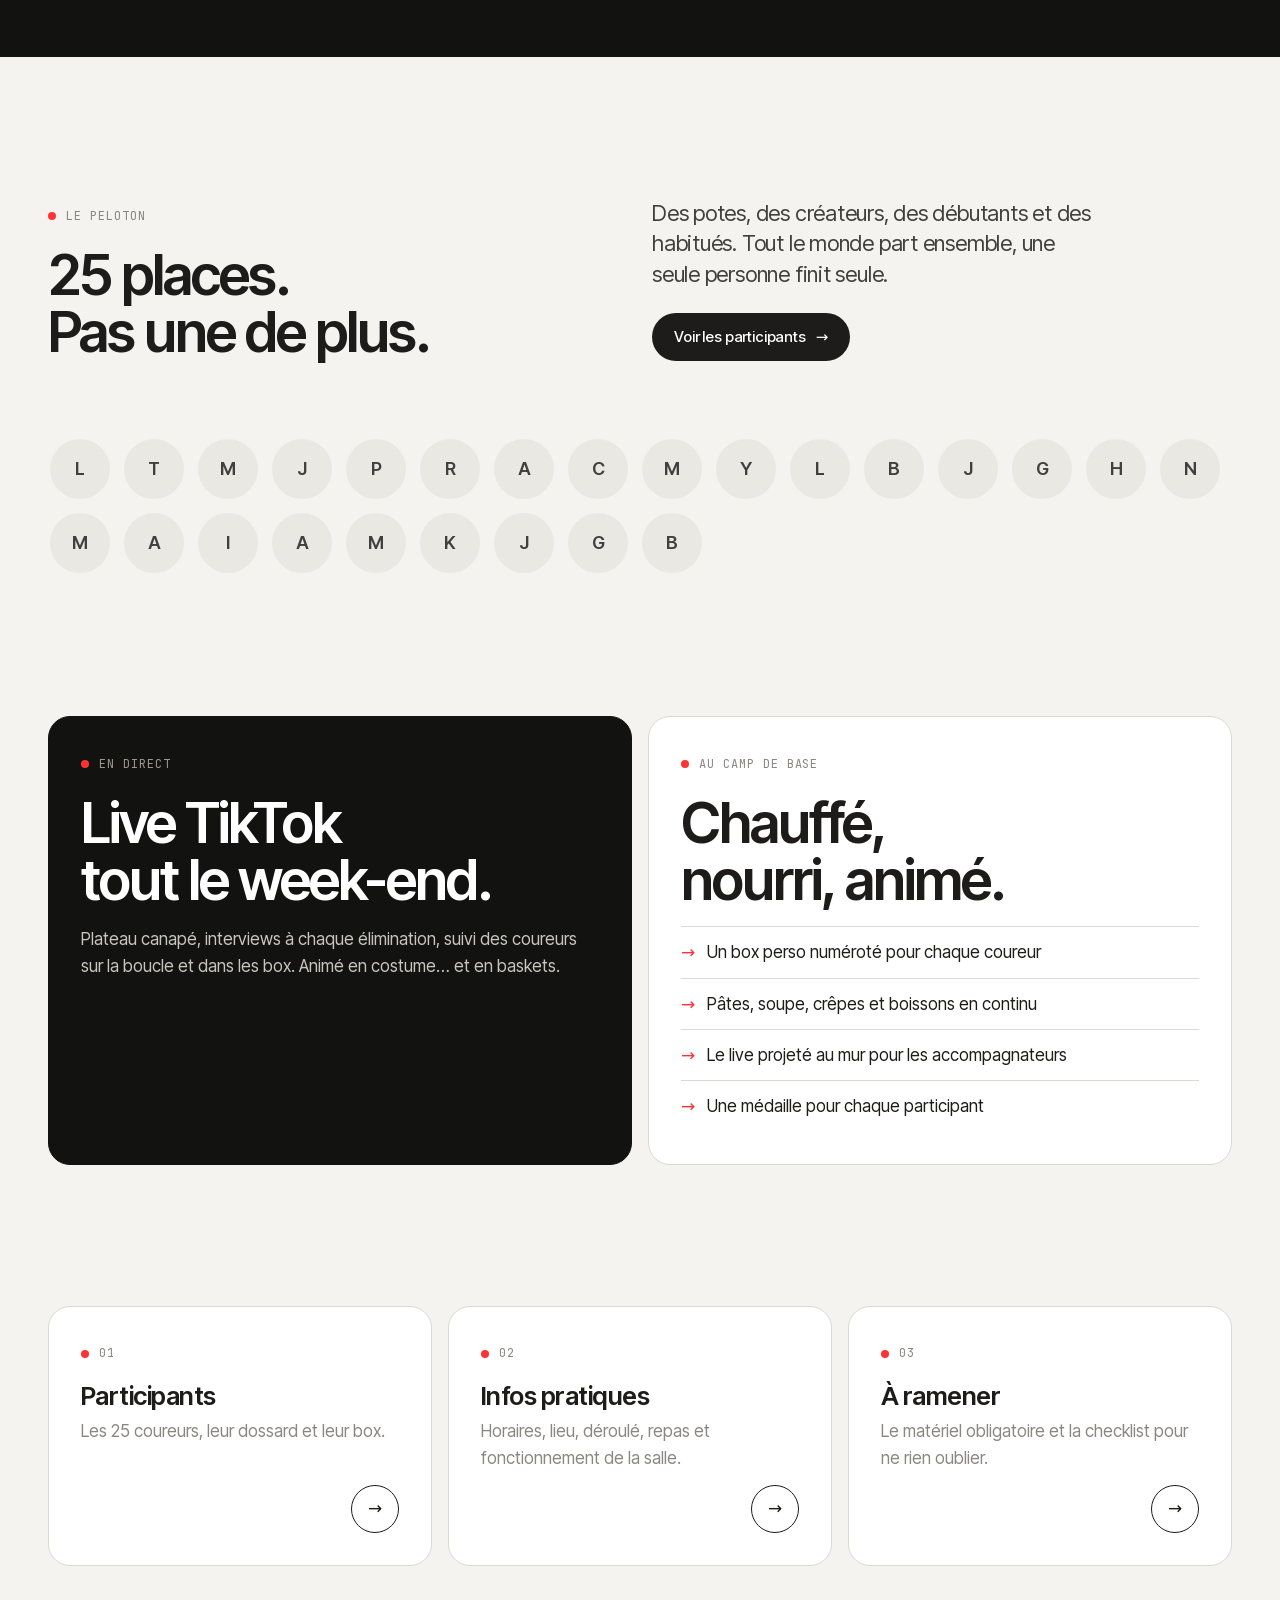
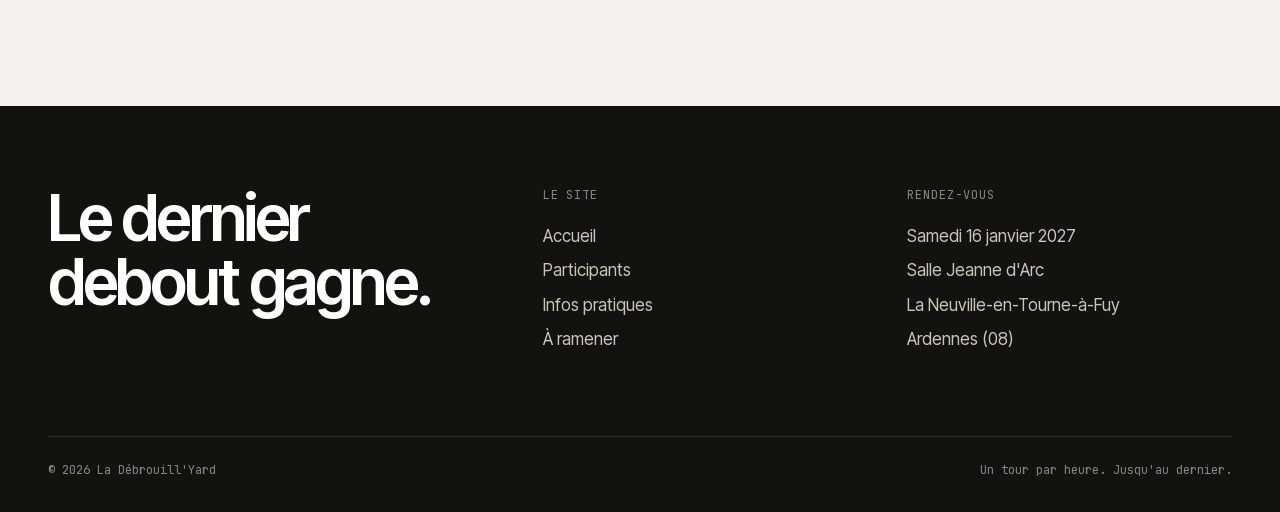
==== commit b9b3ddad: "Infos : nouveau plan de la salle, ravito détaillé ; accueil : heure d'arrivée ; couverture de survie" ====
--- a/site/index.html
+++ b/site/index.html
@@ -58,6 +58,7 @@
     <div class="wrap">
       <div class="hero-bottom reveal">
         <div><div class="k">Date</div><div class="v">16 — 17 janv. 2027</div></div>
+        <div><div class="k">Arrivée</div><div class="v">Samedi 10h00</div></div>
         <div><div class="k">Départ</div><div class="v">Samedi 12h00</div></div>
         <div><div class="k">Lieu</div><div class="v">Salle Jeanne d'Arc</div></div>
         <div><div class="k">Coureurs</div><div class="v">25 au départ</div></div>
@@ -205,7 +206,7 @@
           <h3 class="h2" style="margin-top:18px">Chauffé,<br>nourri, animé.</h3>
           <ul>
             <li>Un box perso numéroté pour chaque coureur</li>
-            <li>Pâtes, soupe, crêpes et coca en continu</li>
+            <li>Pâtes, soupe, crêpes et boissons en continu</li>
             <li>Le live projeté au mur pour les accompagnateurs</li>
             <li>Une médaille pour chaque participant</li>
           </ul>
--- a/site/assets/css/style.css
+++ b/site/assets/css/style.css
@@ -208,7 +208,7 @@
 .hero-actions { margin-top: 36px; display: flex; flex-wrap: wrap; gap: 12px; }
 .hero-bottom {
   margin-top: 56px;
-  display: grid; grid-template-columns: repeat(4, 1fr);
+  display: grid; grid-template-columns: repeat(5, 1fr);
   border-top: 1px solid var(--line);
 }
 .hero-bottom > div { padding: 22px 20px 0 0; }
@@ -449,6 +449,31 @@
 .plan { display: grid; grid-template-columns: minmax(0, 480px) 1fr; gap: 16px; align-items: start; }
 .plan-img { background: #fff; border: 1px solid var(--line); border-radius: var(--radius); overflow: hidden; }
 .plan-img img { width: 100%; }
+.plan-img { padding: 20px; }
+.plan-svg { width: 100%; height: auto; display: block; font-family: var(--font); }
+.plan-svg .wall { fill: #fff; stroke: var(--ink); stroke-width: 3; }
+.plan-svg rect { stroke-width: 1.5; }
+.plan-svg .room { fill: var(--bg); stroke: var(--line); }
+.plan-svg .z-box { fill: #ffe4e2; stroke: var(--red); stroke-dasharray: 6 4; }
+.plan-svg .z-table { fill: var(--ink); }
+.plan-svg .z-table + text { fill: #fff; }
+.plan-svg .z-start { fill: #fff3d6; stroke: #e5a50a; }
+.plan-svg .z-live { fill: #ece9ff; stroke: #6c5ce7; }
+.plan-svg .z-chill { fill: #e4f3ea; stroke: #3c9a63; }
+.plan-svg .z-entry { fill: var(--ink-2); }
+.plan-svg .z-entry + text { fill: #fff; }
+.plan-svg .door { fill: #e5a50a; }
+.plan-svg .door-in { fill: var(--ink); }
+.plan-svg text { text-anchor: middle; fill: var(--ink); }
+.plan-svg .pl { font-weight: 600; letter-spacing: -.01em; }
+.plan-svg .ps { font-family: var(--mono); font-size: 10px; fill: var(--muted); }
+.plan-svg .ps-left { text-anchor: start; }
+.sw-box { background: #ffe4e2; border: 1.5px dashed var(--red); }
+.sw-table { background: var(--ink); }
+.sw-start { background: #fff3d6; border: 1.5px solid #e5a50a; }
+.sw-live { background: #ece9ff; border: 1.5px solid #6c5ce7; }
+.sw-chill { background: #e4f3ea; border: 1.5px solid #3c9a63; }
+.sw-entry { background: var(--ink-2); }
 .plan-img figcaption { font-family: var(--mono); font-size: 12px; color: var(--muted); padding: 12px 16px; border-top: 1px solid var(--line); }
 .legend { list-style: none; display: grid; gap: 8px; }
 .legend li {
@@ -567,6 +592,7 @@
   .hero-logo { max-width: min(340px, 85%); order: -1; }
   .hero-bottom { grid-template-columns: 1fr 1fr; }
   .hero-bottom > div:nth-child(n+3) { border-top: 1px solid var(--line); margin-top: 18px; }
+  .hero-bottom > div:last-child:nth-child(odd) { grid-column: span 2; }
   .section-head.split { grid-template-columns: 1fr; }
   .countdown { grid-template-columns: 1fr; }
   .two-col, .hosts, .route, .plan { grid-template-columns: 1fr; }
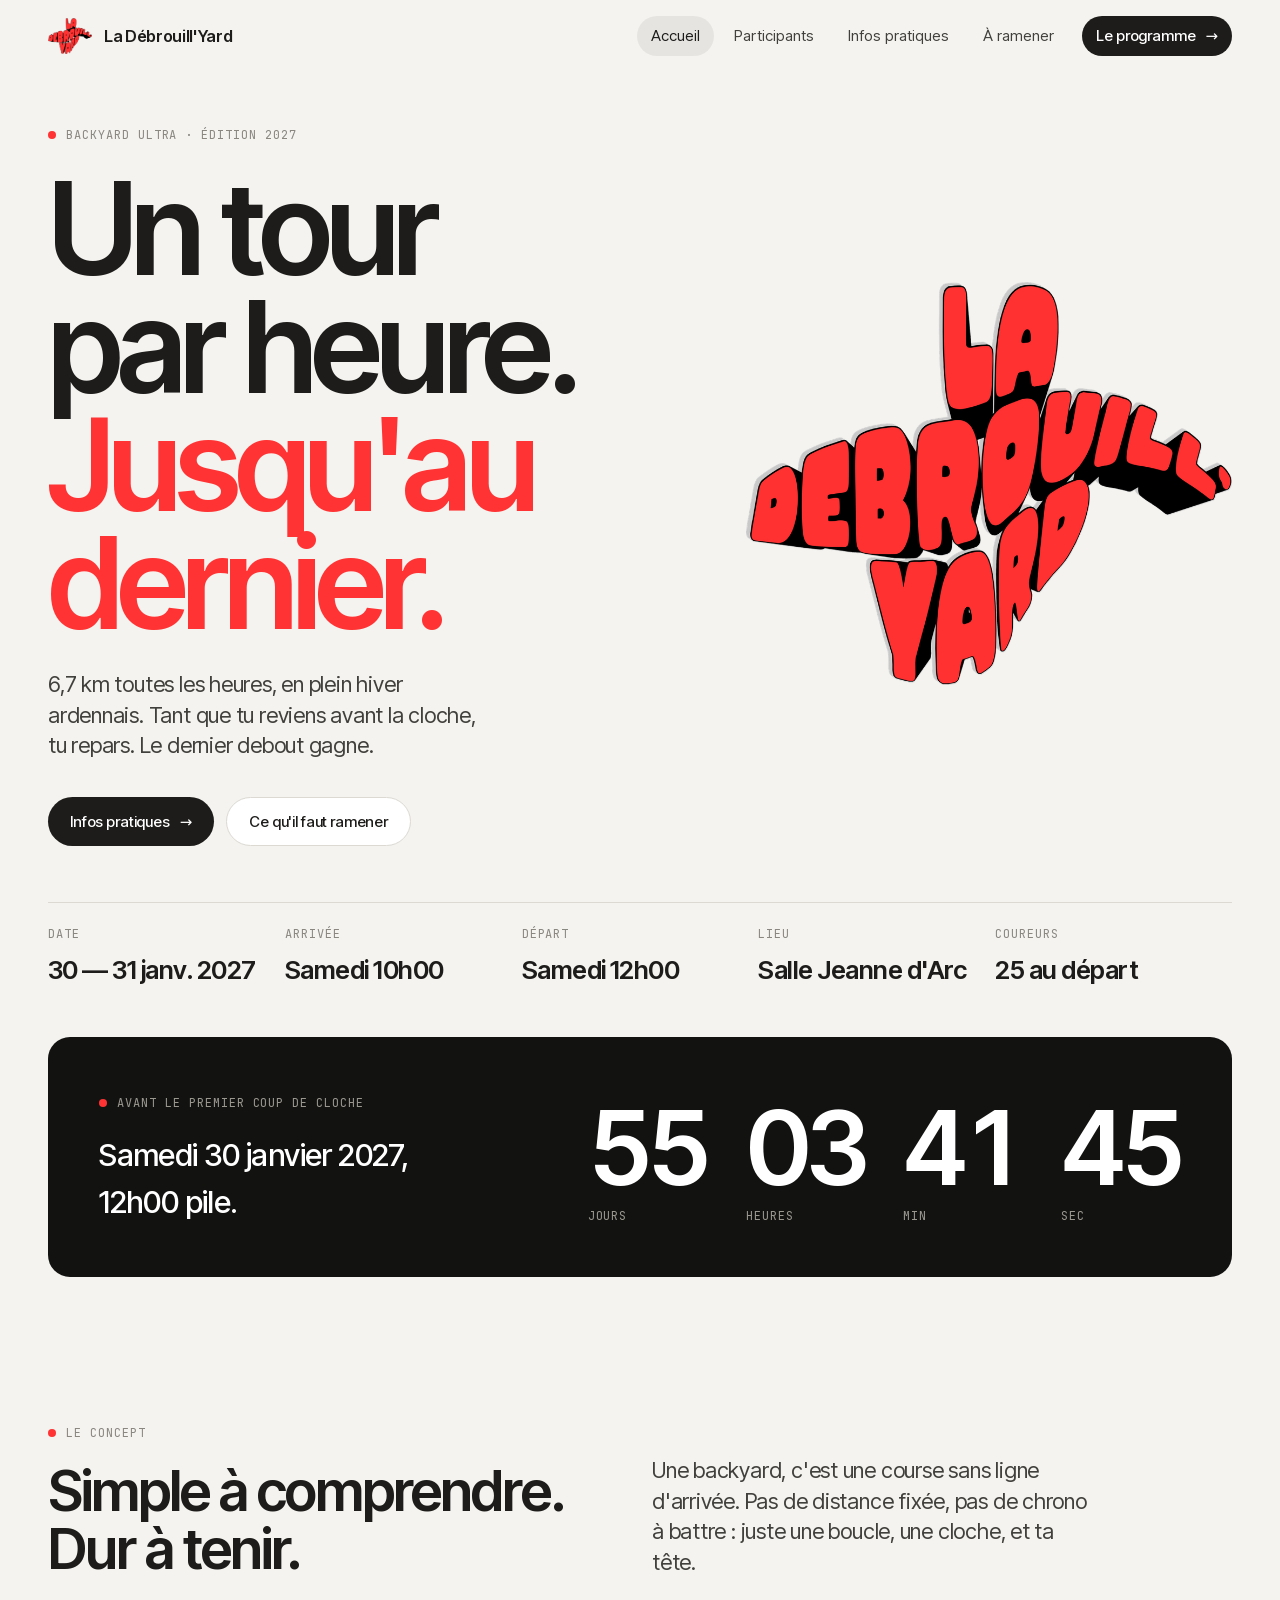
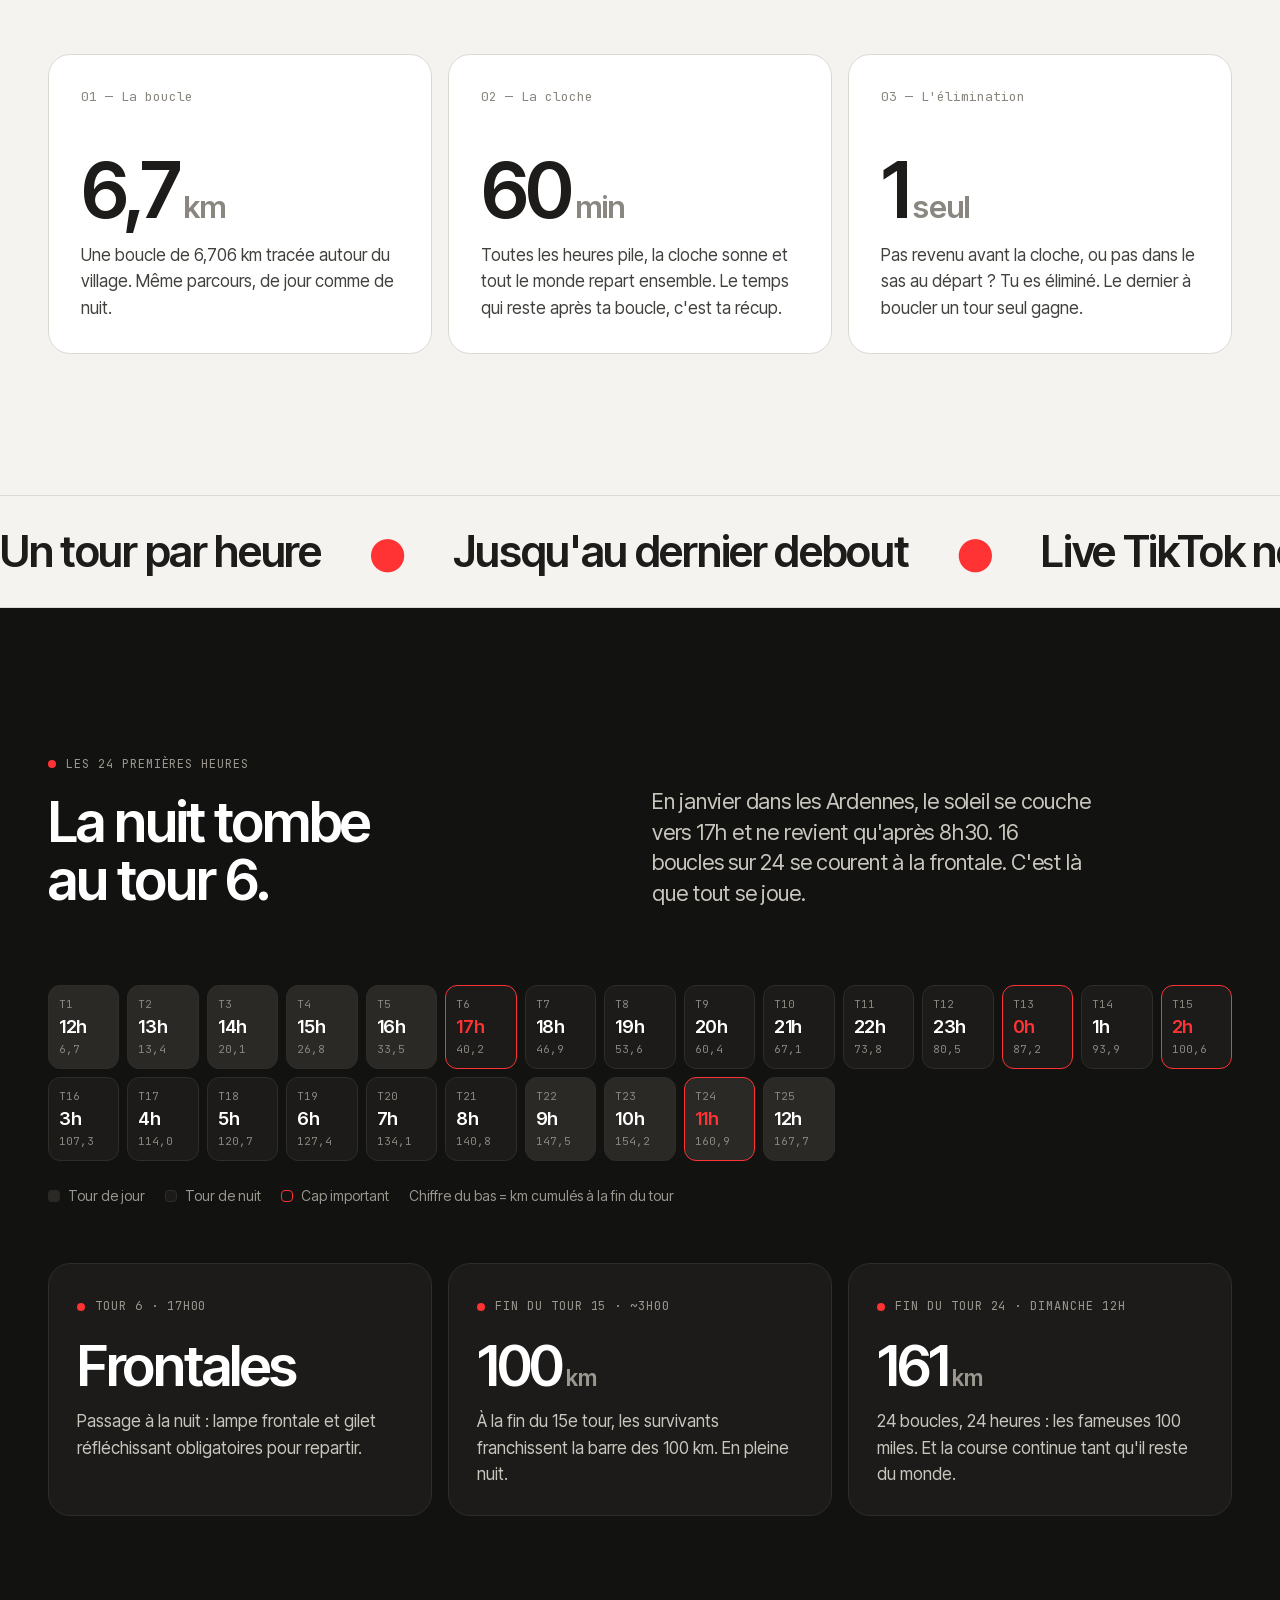
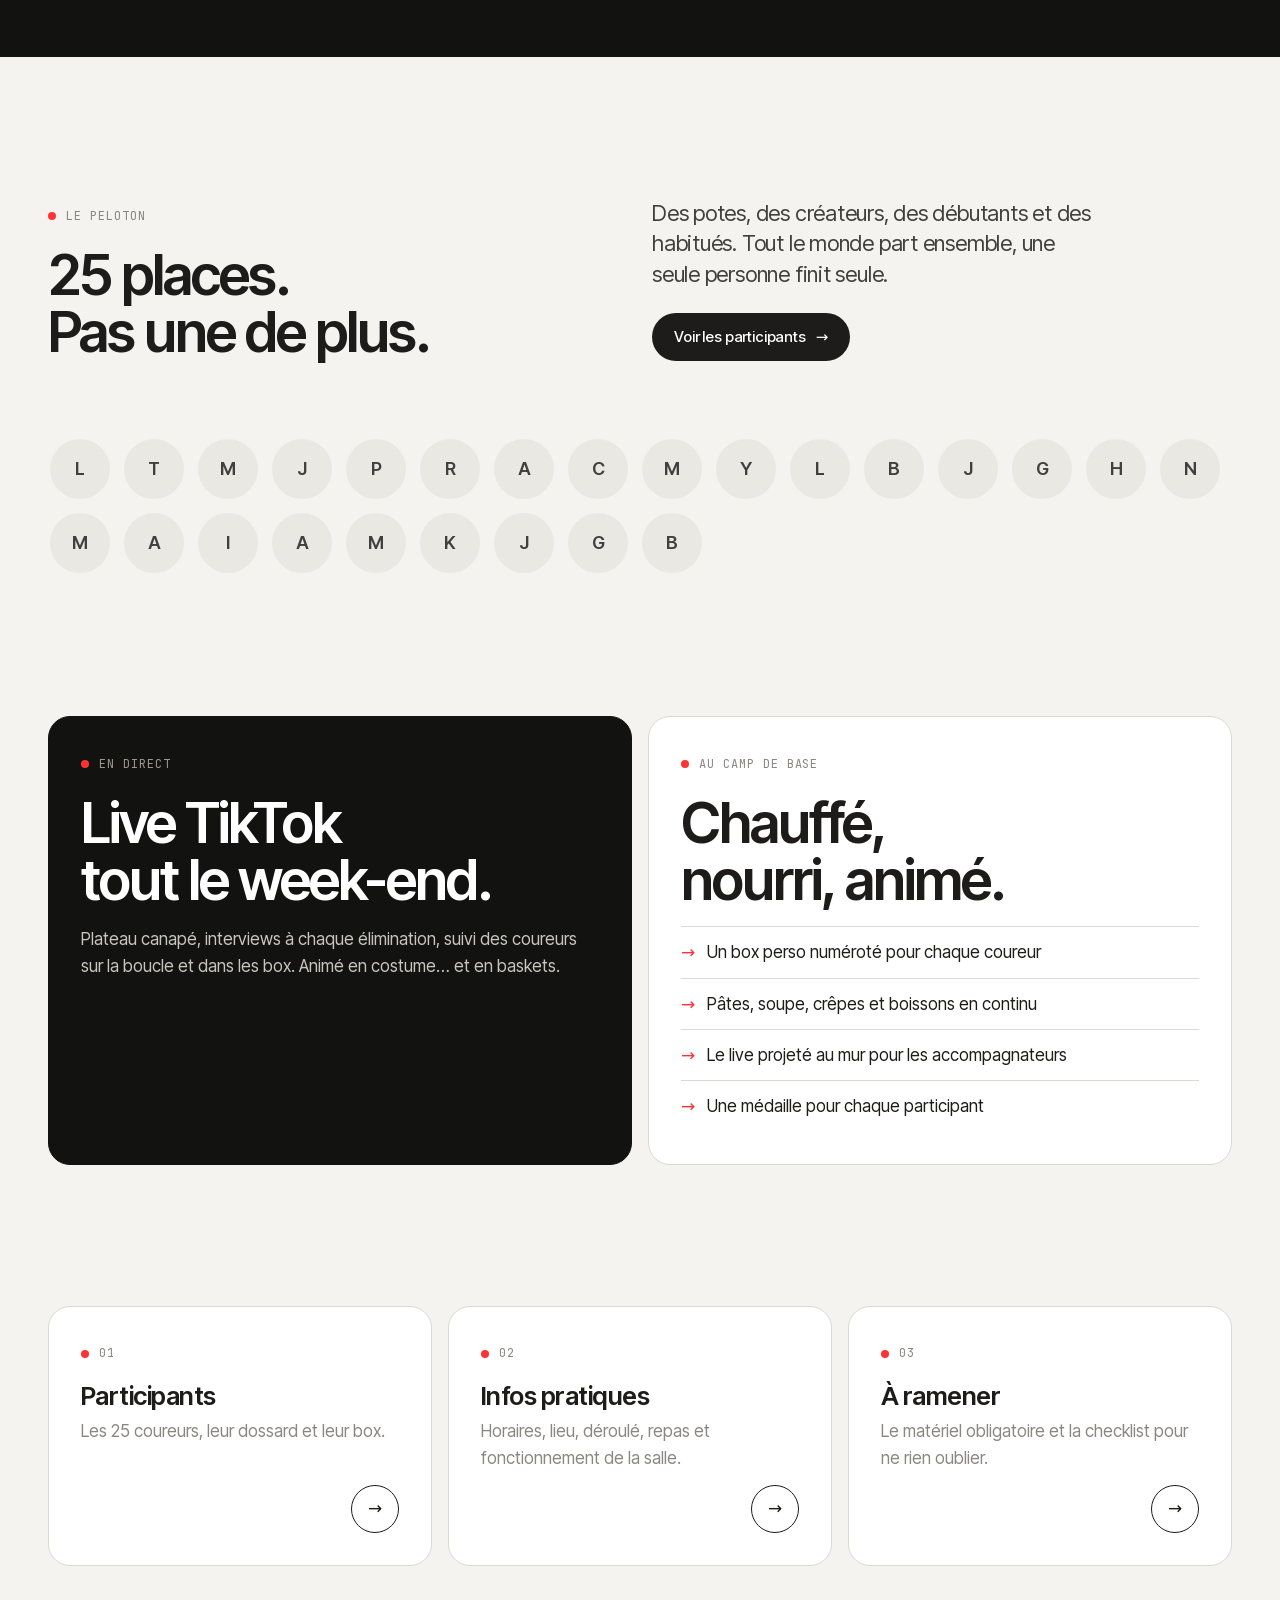
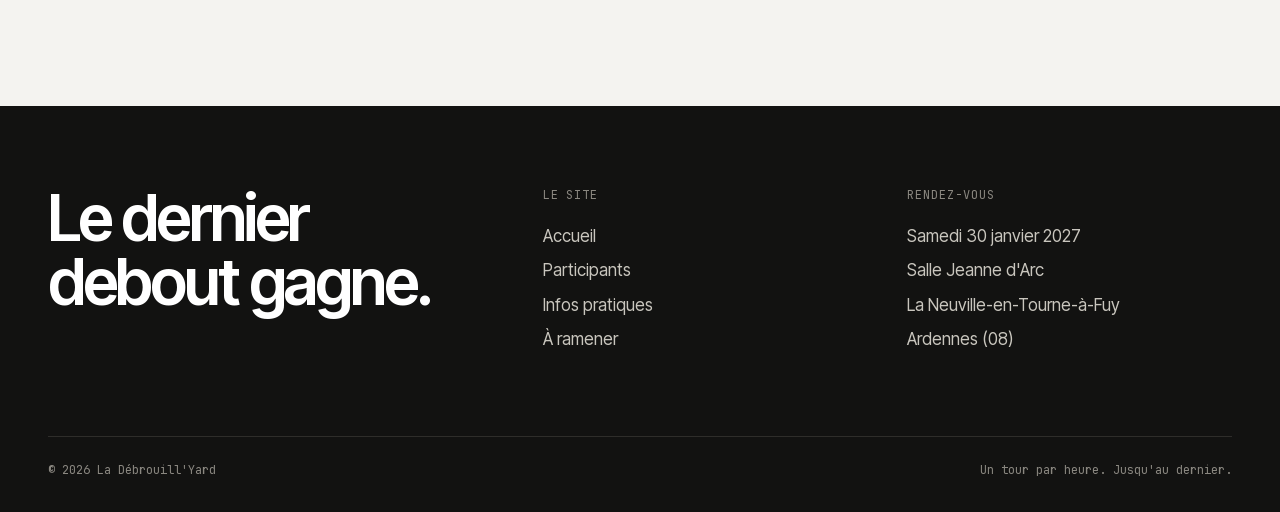
==== commit 9e573d31: "Nouvelle date : samedi 30 et dimanche 31 janvier 2027 Co-Authored-By: Claude Opus 5.5 <noreply@anthr" ====
--- a/site/index.html
+++ b/site/index.html
@@ -4,8 +4,8 @@
   <meta charset="UTF-8">
   <meta http-equiv="Content-Security-Policy" content="default-src 'self'; script-src 'self'; style-src 'self' 'unsafe-inline'; img-src 'self' data:; font-src 'self'; frame-src https://www.google.com https://maps.google.com; connect-src 'self'; object-src 'none'; base-uri 'self'; form-action 'none'; upgrade-insecure-requests">
   <meta name="viewport" content="width=device-width, initial-scale=1">
-  <title>La Débrouill'Yard — Backyard Ultra · 16 & 17 janvier 2027</title>
-  <meta name="description" content="6,7 km toutes les heures, jusqu'au dernier debout. Samedi 16 janvier 2027, 12h00 — salle Jeanne d'Arc, La Neuville-en-Tourne-à-Fuy.">
+  <title>La Débrouill'Yard — Backyard Ultra · 30 & 31 janvier 2027</title>
+  <meta name="description" content="6,7 km toutes les heures, jusqu'au dernier debout. Samedi 30 janvier 2027, 12h00 — salle Jeanne d'Arc, La Neuville-en-Tourne-à-Fuy.">
   <link rel="icon" href="assets/img/favicon.png">
   <meta name="robots" content="noindex, nofollow">
   <meta name="referrer" content="strict-origin-when-cross-origin">
@@ -13,8 +13,8 @@
   <meta property="og:type" content="website">
   <meta property="og:locale" content="fr_FR">
   <meta property="og:site_name" content="La Débrouill'Yard">
-  <meta property="og:title" content="La Débrouill'Yard — Backyard Ultra · 16 & 17 janvier 2027">
-  <meta property="og:description" content="6,7 km toutes les heures, jusqu'au dernier debout. Samedi 16 janvier 2027, 12h00 — salle Jeanne d'Arc, La Neuville-en-Tourne-à-Fuy.">
+  <meta property="og:title" content="La Débrouill'Yard — Backyard Ultra · 30 & 31 janvier 2027">
+  <meta property="og:description" content="6,7 km toutes les heures, jusqu'au dernier debout. Samedi 30 janvier 2027, 12h00 — salle Jeanne d'Arc, La Neuville-en-Tourne-à-Fuy.">
   <meta property="og:image" content="https://lucasdubois0851-design.github.io/debrouillyard/assets/img/og.jpg">
   <meta property="og:image:width" content="1200">
   <meta property="og:image:height" content="630">
@@ -57,7 +57,7 @@
     </div>
     <div class="wrap">
       <div class="hero-bottom reveal">
-        <div><div class="k">Date</div><div class="v">16 — 17 janv. 2027</div></div>
+        <div><div class="k">Date</div><div class="v">30 — 31 janv. 2027</div></div>
         <div><div class="k">Arrivée</div><div class="v">Samedi 10h00</div></div>
         <div><div class="k">Départ</div><div class="v">Samedi 12h00</div></div>
         <div><div class="k">Lieu</div><div class="v">Salle Jeanne d'Arc</div></div>
@@ -72,7 +72,7 @@
       <div class="countdown reveal" data-countdown>
         <div>
           <span class="label">Avant le premier coup de cloche</span>
-          <p class="cd-title">Samedi 16 janvier 2027, 12h00 pile.</p>
+          <p class="cd-title">Samedi 30 janvier 2027, 12h00 pile.</p>
         </div>
         <div class="cd-grid">
           <div><div class="n" data-cd="d">--</div><div class="u">Jours</div></div>
@@ -253,7 +253,7 @@
       <div>
         <h5>Rendez-vous</h5>
         <ul>
-          <li>Samedi 16 janvier 2027</li>
+          <li>Samedi 30 janvier 2027</li>
           <li>Salle Jeanne d'Arc</li>
           <li>La Neuville-en-Tourne-à-Fuy</li>
           <li>Ardennes (08)</li>
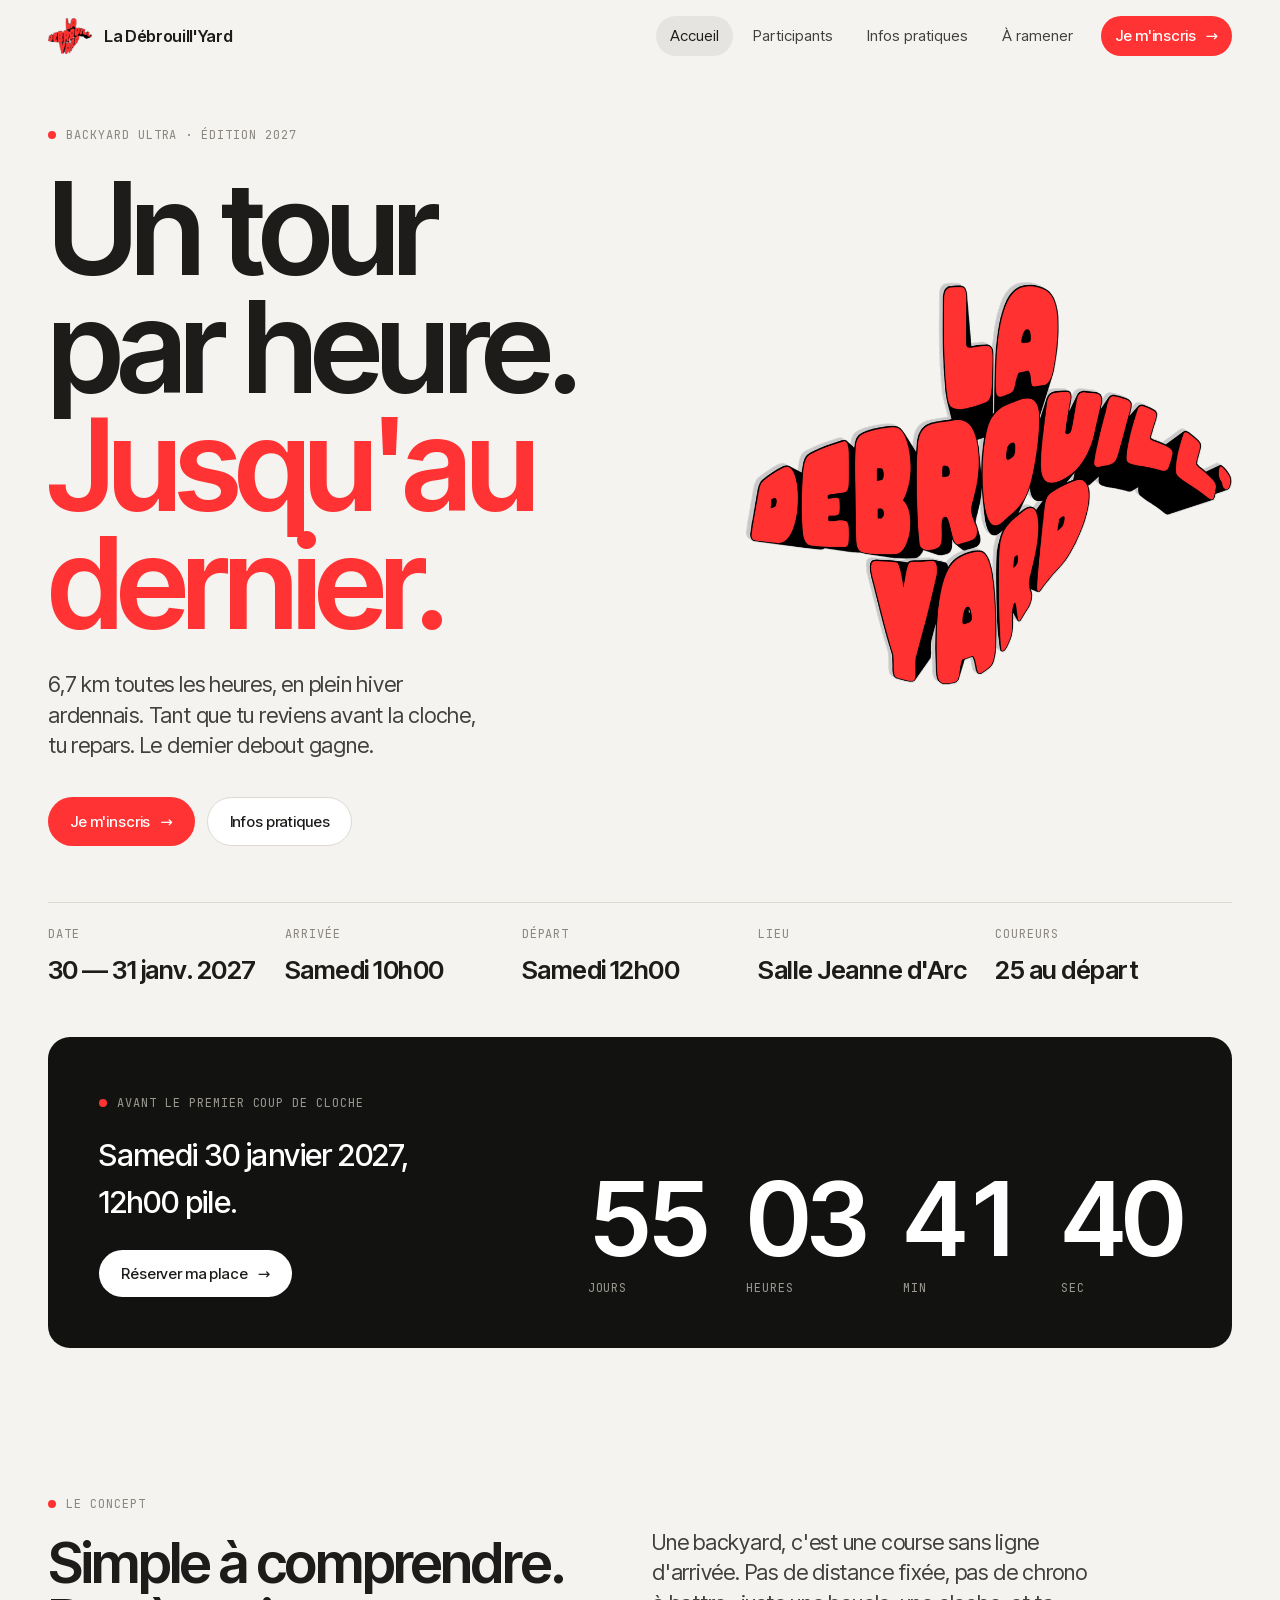
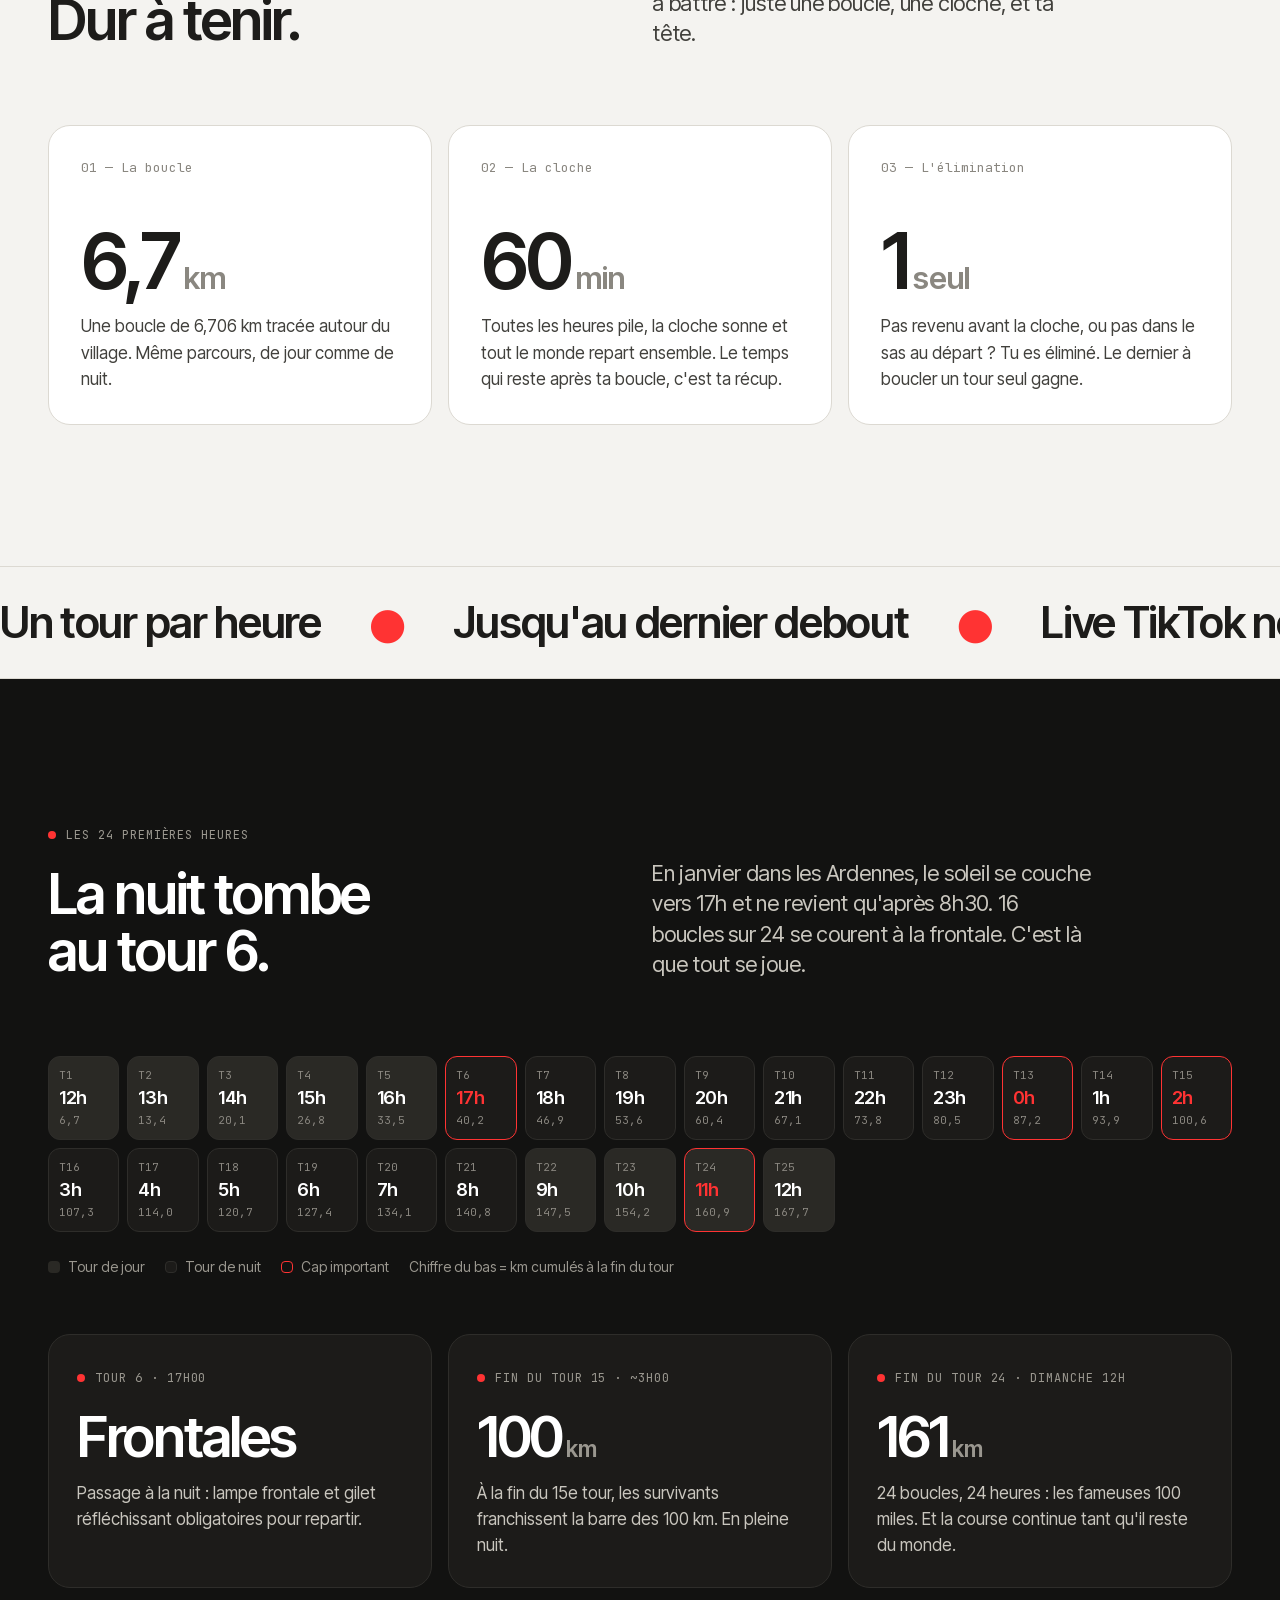
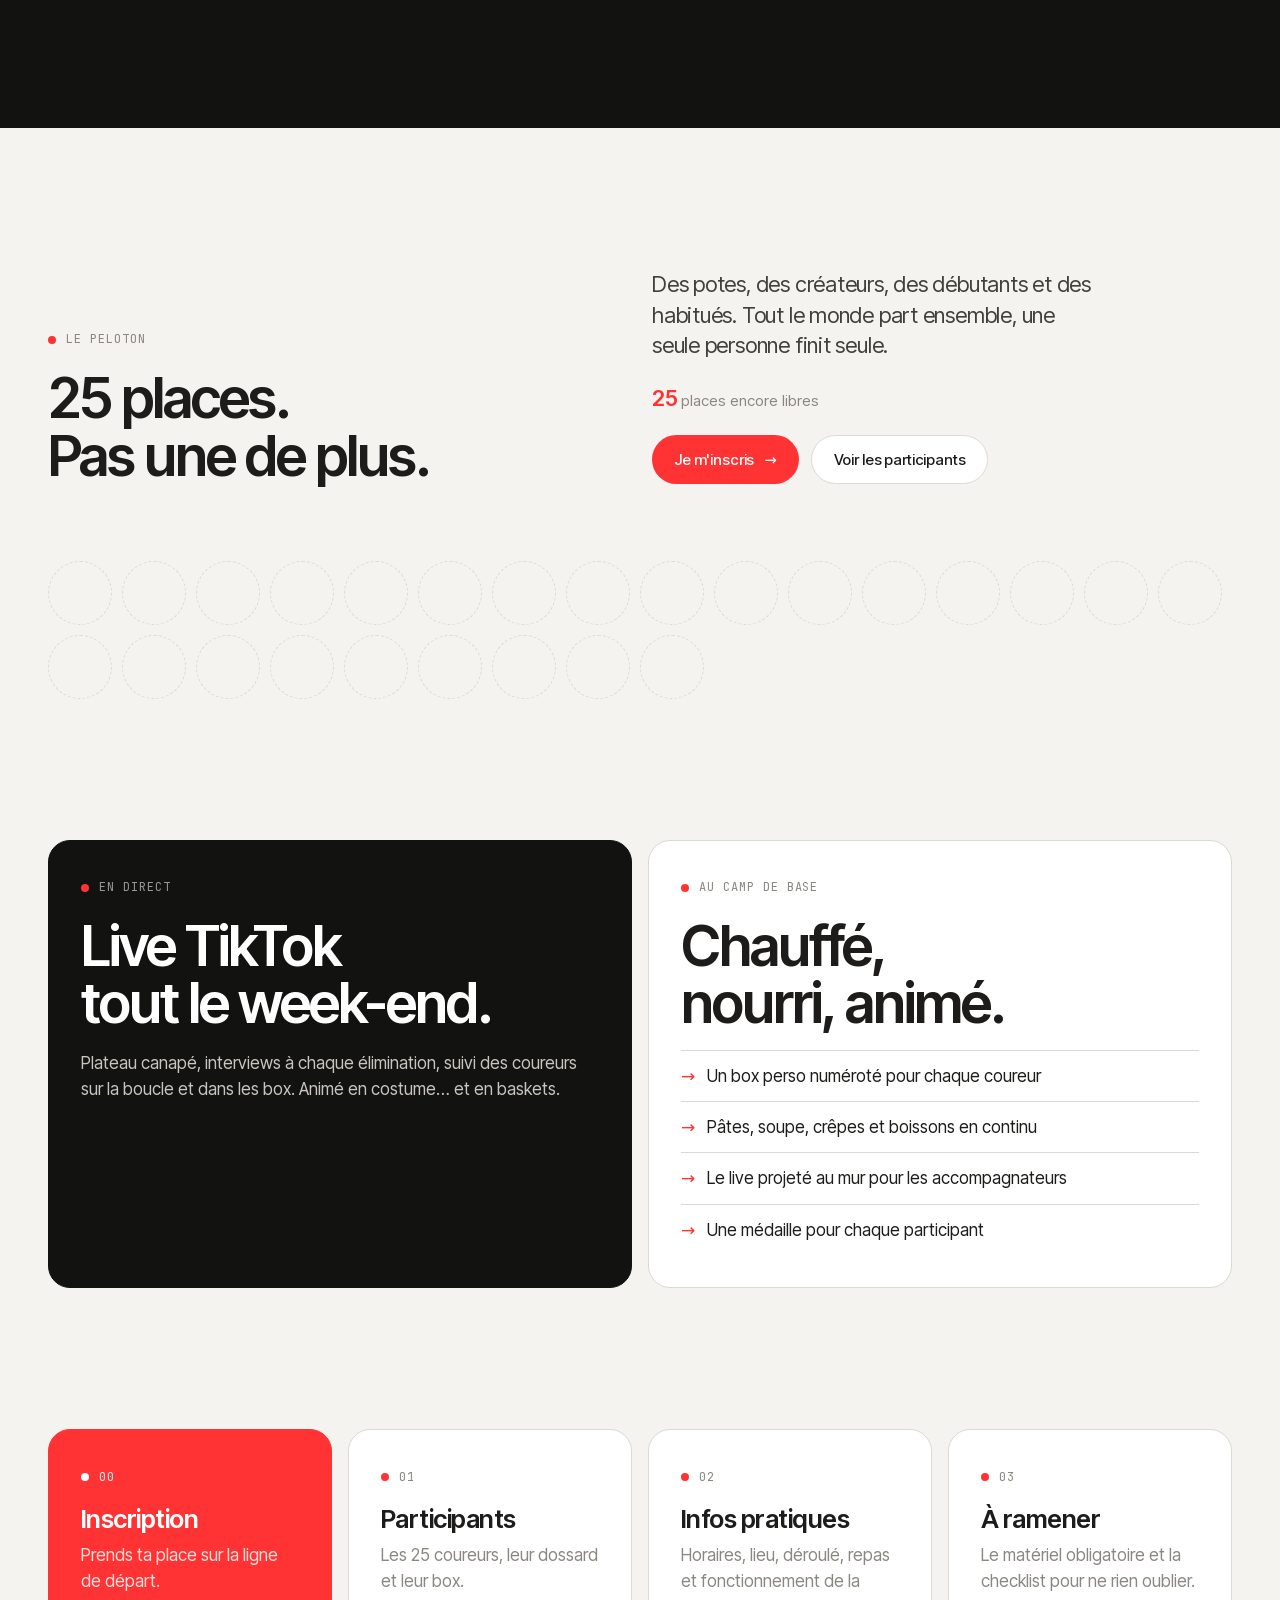
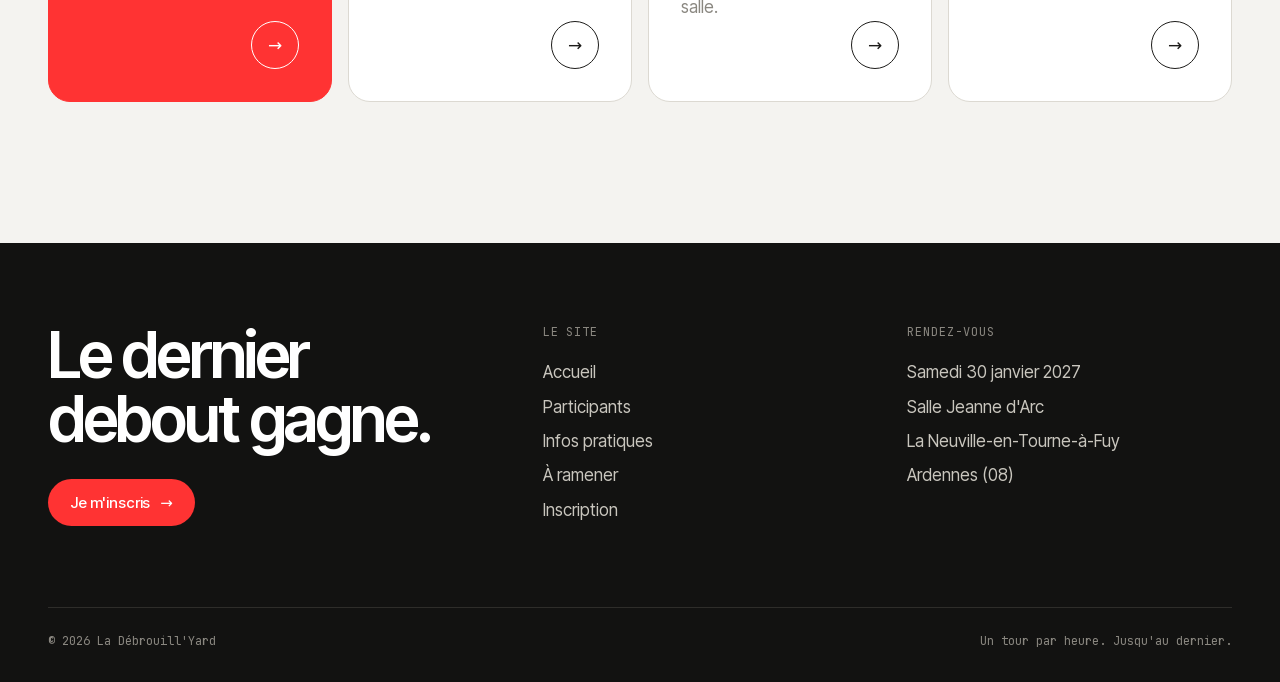
==== commit e19de065: "Ajout de l'onglet Inscription (Google Forms) et des boutons d'inscription Co-Authored-By: Claude Opu" ====
--- a/site/index.html
+++ b/site/index.html
@@ -33,7 +33,7 @@
       <a href="participants.html">Participants</a>
       <a href="infos.html">Infos pratiques</a>
       <a href="materiel.html">À ramener</a>
-      <a href="infos.html#programme" class="btn btn-dark nav-cta">Le programme <span class="arrow">→</span></a>
+      <a href="inscription.html" class="btn btn-red nav-cta">Je m'inscris <span class="arrow">→</span></a>
     </nav>
     <button class="burger" type="button" aria-label="Menu" aria-controls="menu" aria-expanded="false"><span></span></button>
   </div>
@@ -49,8 +49,8 @@
         <h1 class="display">Un tour<br>par heure.<br><span class="red">Jusqu'au dernier.</span></h1>
         <p class="lead">6,7 km toutes les heures, en plein hiver ardennais. Tant que tu reviens avant la cloche, tu repars. Le dernier debout gagne.</p>
         <div class="hero-actions">
-          <a href="infos.html" class="btn btn-dark">Infos pratiques <span class="arrow">→</span></a>
-          <a href="materiel.html" class="btn btn-ghost">Ce qu'il faut ramener</a>
+          <a href="inscription.html" class="btn btn-red">Je m'inscris <span class="arrow">→</span></a>
+          <a href="infos.html" class="btn btn-ghost">Infos pratiques</a>
         </div>
       </div>
       <img class="hero-logo reveal" src="assets/img/logo.png" alt="Logo La Débrouill'Yard">
@@ -73,6 +73,7 @@
         <div>
           <span class="label">Avant le premier coup de cloche</span>
           <p class="cd-title">Samedi 30 janvier 2027, 12h00 pile.</p>
+          <a href="inscription.html" class="btn btn-light" style="margin-top:24px">Réserver ma place <span class="arrow">→</span></a>
         </div>
         <div class="cd-grid">
           <div><div class="n" data-cd="d">--</div><div class="u">Jours</div></div>
@@ -185,7 +186,11 @@
         </div>
         <div>
           <p class="lead">Des potes, des créateurs, des débutants et des habitués. Tout le monde part ensemble, une seule personne finit seule.</p>
-          <a href="participants.html" class="btn btn-dark" style="margin-top:24px">Voir les participants <span class="arrow">→</span></a>
+          <p class="spots" style="margin-top:20px"><b data-spots-left>25</b> places encore libres</p>
+          <div class="hero-actions" style="margin-top:20px">
+            <a href="inscription.html" class="btn btn-red">Je m'inscris <span class="arrow">→</span></a>
+            <a href="participants.html" class="btn btn-ghost">Voir les participants</a>
+          </div>
         </div>
       </div>
       <div class="faces reveal" data-faces></div>
@@ -218,7 +223,11 @@
   <!-- NAVIGATION CARDS -->
   <section style="padding-top:0">
     <div class="wrap">
-      <div class="cards-3">
+      <div class="cards-3 cards-4">
+        <a href="inscription.html" class="link-card link-card-red reveal">
+          <div><span class="label">00</span><h3 class="h3" style="margin-top:16px">Inscription</h3><p class="muted" style="margin-top:8px">Prends ta place sur la ligne de départ.</p></div>
+          <span class="go">→</span>
+        </a>
         <a href="participants.html" class="link-card reveal">
           <div><span class="label">01</span><h3 class="h3" style="margin-top:16px">Participants</h3><p class="muted" style="margin-top:8px">Les 25 coureurs, leur dossard et leur box.</p></div>
           <span class="go">→</span>
@@ -240,7 +249,10 @@
 <footer>
   <div class="wrap">
     <div class="foot-top">
-      <div class="big">Le dernier<br>debout gagne.</div>
+      <div>
+        <div class="big">Le dernier<br>debout gagne.</div>
+        <a href="inscription.html" class="btn btn-red" style="margin-top:28px">Je m'inscris <span class="arrow">→</span></a>
+      </div>
       <div>
         <h5>Le site</h5>
         <ul>
@@ -248,6 +260,7 @@
           <li><a href="participants.html">Participants</a></li>
           <li><a href="infos.html">Infos pratiques</a></li>
           <li><a href="materiel.html">À ramener</a></li>
+          <li><a href="inscription.html">Inscription</a></li>
         </ul>
       </div>
       <div>
--- a/site/assets/css/style.css
+++ b/site/assets/css/style.css
@@ -141,6 +141,8 @@
 .nav-links a.active { color: var(--ink); background: rgba(0,0,0,.06); }
 .nav-cta { margin-left: 8px; }
 .nav-links a.btn-dark, .nav-links a.btn-dark:hover { color: #fff; background: var(--ink); }
+.nav-links a.btn-red, .nav-links a.btn-red:hover { color: #fff; background: var(--red); }
+.nav-links a.btn-red:hover { background: var(--red-dark); }
 .burger { display: none; width: 44px; height: 44px; border-radius: 50%; position: relative; }
 .burger span, .burger span::before, .burger span::after {
   position: absolute; left: 50%; width: 20px; height: 1.6px; background: var(--ink);
@@ -168,6 +170,8 @@
 .btn-red { background: var(--red); color: #fff; }
 .btn-red:hover { background: var(--red-dark); }
 .btn-ghost { border: 1px solid var(--line); background: var(--card); }
+.btn-xl { padding: 18px 34px; font-size: 18px; }
+.btn.disabled { background: var(--bg-2); color: var(--muted); pointer-events: none; }
 .btn-light { background: #fff; color: var(--ink); }
 .btn .arrow { transition: transform .2s; }
 .btn:hover .arrow { transform: translateX(3px); }
@@ -313,6 +317,10 @@
   border: 1px solid currentColor; display: grid; place-items: center;
   align-self: flex-end; transition: transform .3s;
 }
+.cards-4 { grid-template-columns: repeat(4, 1fr); }
+.link-card-red { background: var(--red); color: #fff; border-color: var(--red); }
+.link-card-red .muted, .link-card-red .label { color: #ffe1df; }
+.link-card-red .label::before { background: #fff; }
 .link-card:hover .go { transform: rotate(-45deg); background: var(--red); border-color: var(--red); }
 
 /* ---------- Participants ---------- */
@@ -327,6 +335,10 @@
   padding: 12px 20px;
 }
 .search input { border: 0; outline: 0; background: none; font: inherit; font-size: 16px; width: 100%; color: var(--ink); }
+.toolbar-end { display: flex; align-items: center; gap: 16px; flex-wrap: wrap; }
+.spots { font-size: 15px; color: var(--muted); }
+.spots b { color: var(--red); font-size: 22px; letter-spacing: -.02em; }
+.flow.flow-3 { grid-template-columns: repeat(3, 1fr); }
 .count-pill { font-family: var(--mono); font-size: 13px; color: var(--muted); }
 
 .runners { display: grid; grid-template-columns: repeat(auto-fill, minmax(230px, 1fr)); gap: 16px; }
@@ -354,6 +366,13 @@
 .runner-body { padding: 18px 20px 22px; }
 .runner-body .name { font-size: 22px; font-weight: 600; letter-spacing: -.02em; line-height: 1.15; }
 .runner-body .meta { font-size: 14px; color: var(--muted); margin-top: 4px; }
+.runner.blank { background: transparent; border: 1.5px dashed var(--line); }
+.runner.blank:hover { transform: none; }
+.runner.blank .runner-photo { background: repeating-linear-gradient(-45deg, transparent 0 10px, rgba(0,0,0,.025) 10px 20px); }
+.runner-body .sk { display: block; height: 12px; border-radius: 6px; background: var(--bg-2); }
+.runner-body .sk-1 { width: 60%; height: 16px; }
+.runner-body .sk-2 { width: 40%; margin-top: 10px; }
+.face.blank { background: transparent; border: 1.5px dashed var(--line); }
 .empty { padding: 60px 0; text-align: center; color: var(--muted); }
 
 .hosts { display: grid; grid-template-columns: repeat(2, 1fr); gap: 16px; }
@@ -570,6 +589,7 @@
 /* ---------- Responsive ---------- */
 @media (max-width: 1024px) {
   .rules, .milestones, .cards-3 { grid-template-columns: 1fr 1fr; }
+  .flow.flow-3 { grid-template-columns: 1fr; }
   .info-grid { grid-template-columns: 1fr 1fr; }
   .flow { grid-template-columns: 1fr 1fr; }
   .kit { grid-template-columns: 1fr; gap: 24px; }
@@ -583,7 +603,7 @@
     gap: 4px; transform: translateY(-120%); transition: transform .35s; z-index: -1;
   }
   .nav-links a { font-size: 22px; padding: 12px 0; border-radius: 0; background: none !important; }
-  .nav-links a.nav-cta { margin: 12px 0 0; justify-content: center; background: var(--ink) !important; border-radius: 999px; padding: 14px; font-size: 16px; }
+  .nav-links a.nav-cta { margin: 12px 0 0; justify-content: center; background: var(--red) !important; color: #fff !important; border-radius: 999px; padding: 14px; font-size: 16px; }
   body.menu-open .nav-links { transform: none; }
   body.menu-open .nav { background: var(--bg); }
   .burger { display: block; }
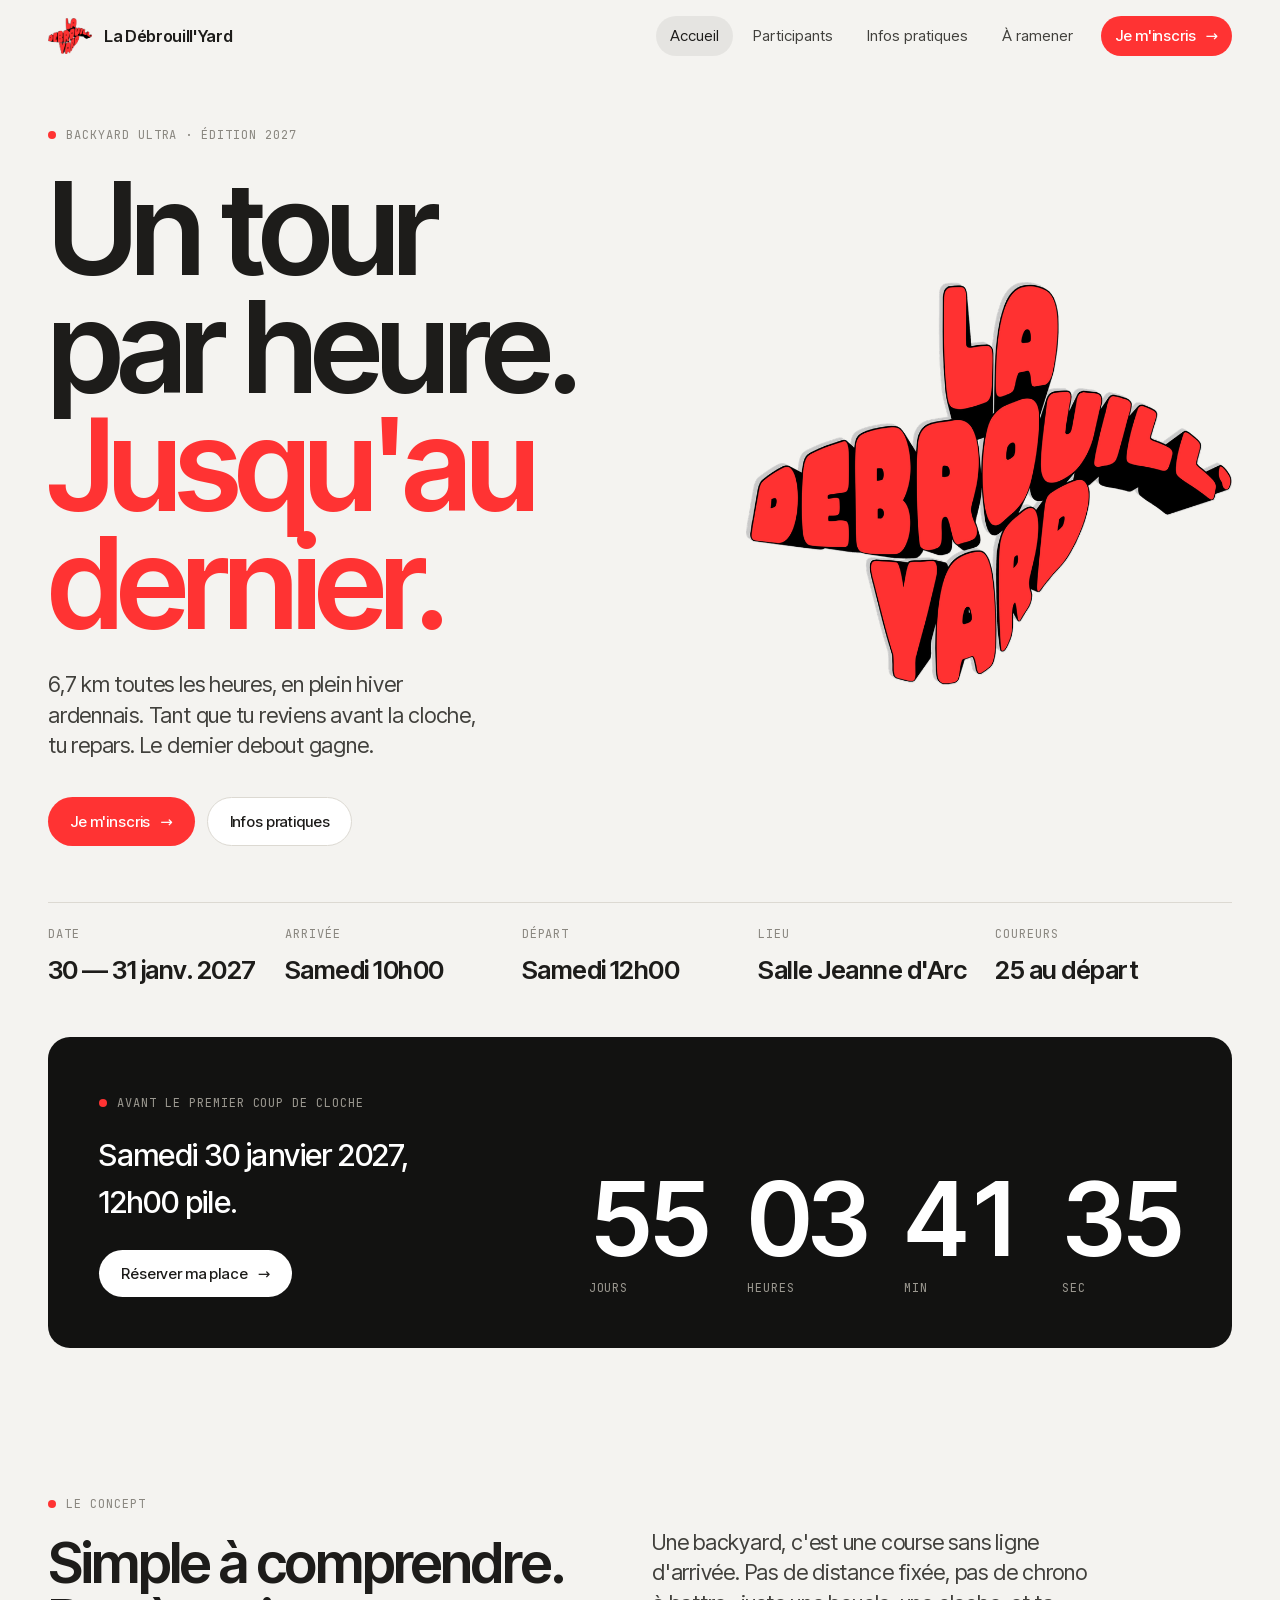
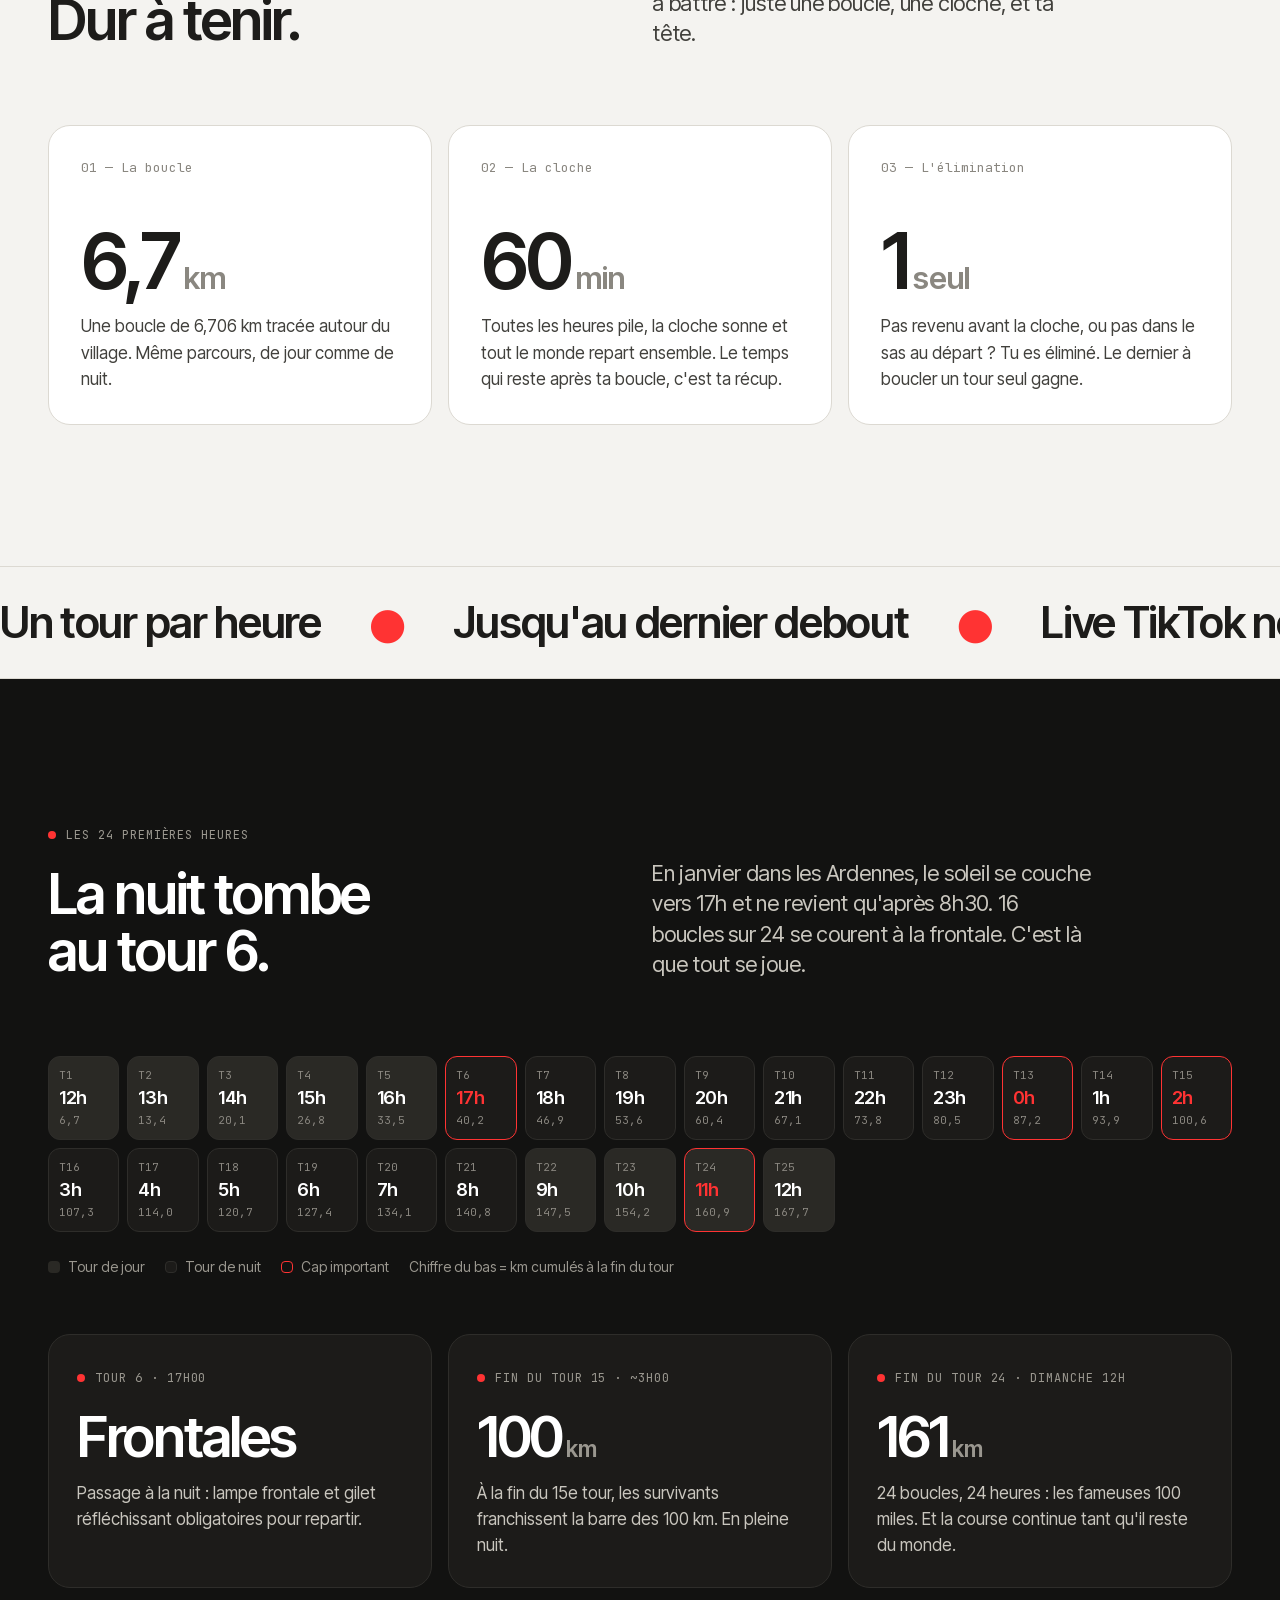
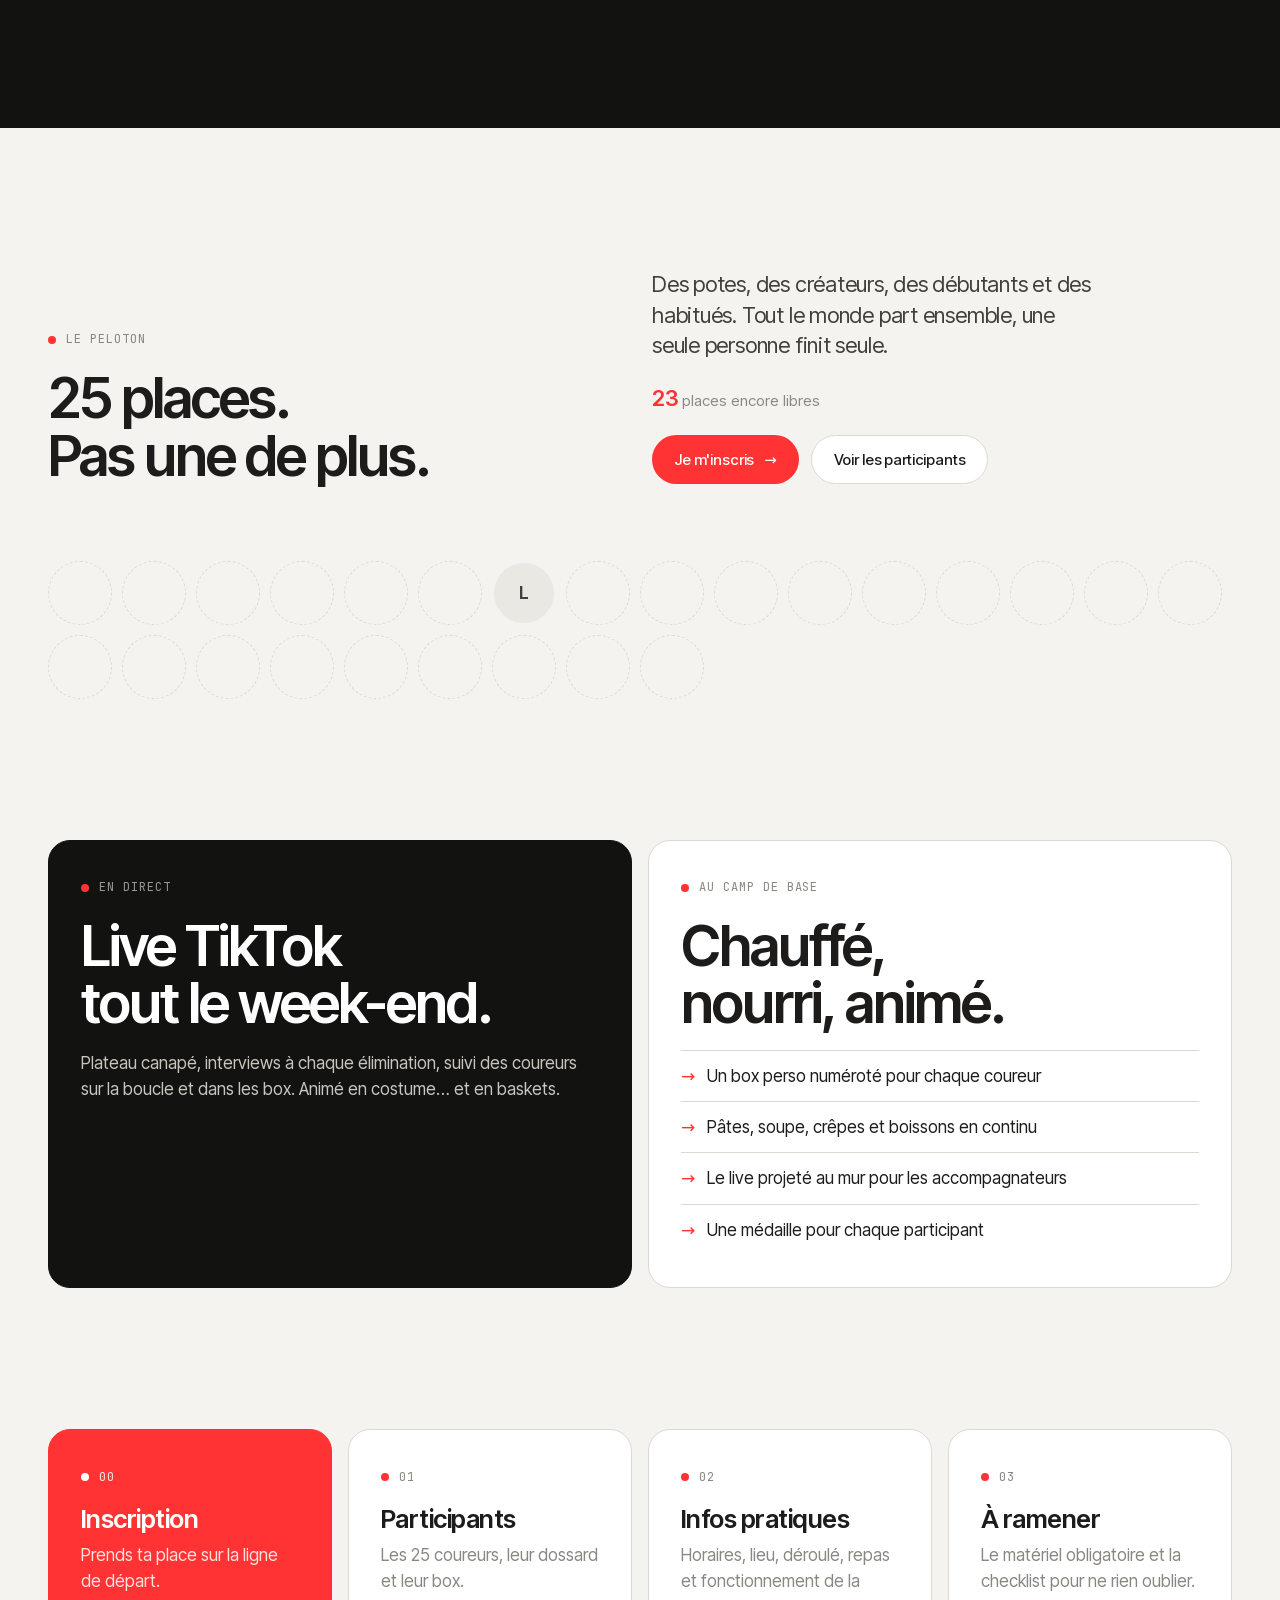
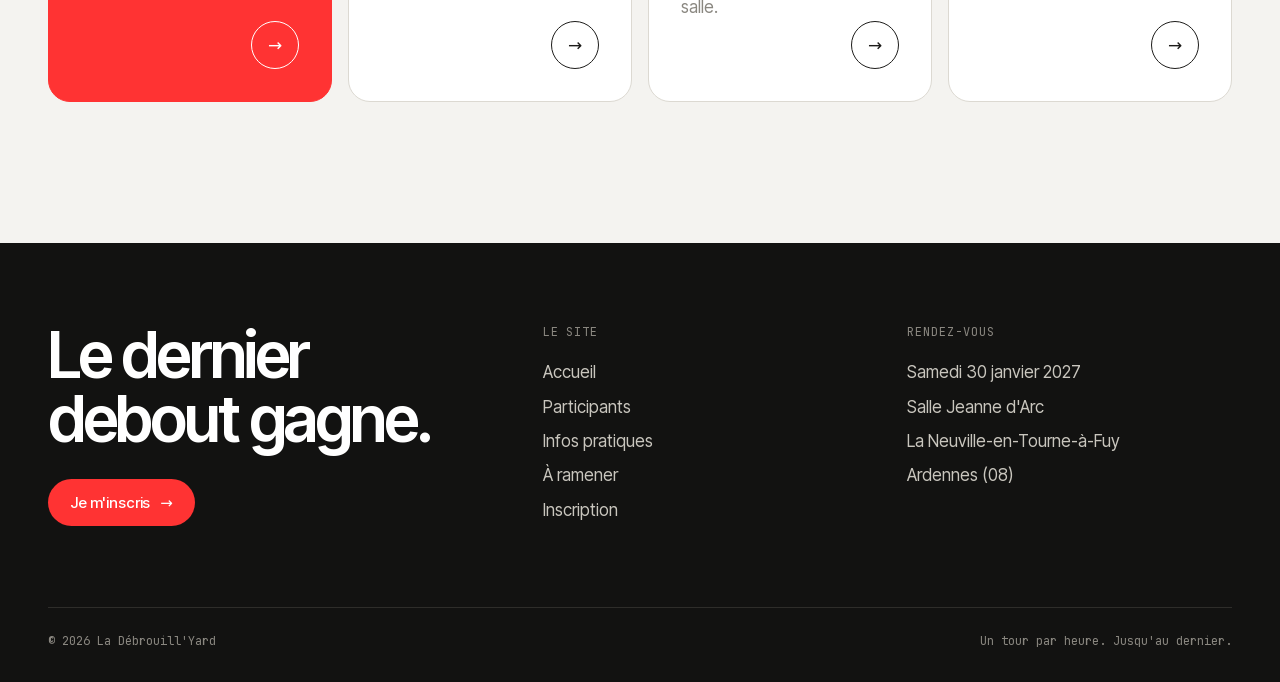
==== commit a360c092: "Version des fichiers pour éviter l'ancien cache navigateur Co-Authored-By: Claude Opus 5.5 <noreply@" ====
--- a/site/index.html
+++ b/site/index.html
@@ -20,7 +20,7 @@
   <meta property="og:image:height" content="630">
   <meta name="twitter:card" content="summary_large_image">
   <link rel="preload" href="assets/fonts/inter-tight.woff2" as="font" type="font/woff2" crossorigin>
-  <link rel="stylesheet" href="assets/css/style.css">
+  <link rel="stylesheet" href="assets/css/style.css?v=202610202141">
 </head>
 <body>
 <a class="skip-link" href="#contenu">Aller au contenu</a>
@@ -280,7 +280,7 @@
   </div>
 </footer>
 
-<script src="assets/js/data.js"></script>
-<script src="assets/js/main.js"></script>
+<script src="assets/js/data.js?v=202610202141"></script>
+<script src="assets/js/main.js?v=202610202141"></script>
 </body>
 </html>
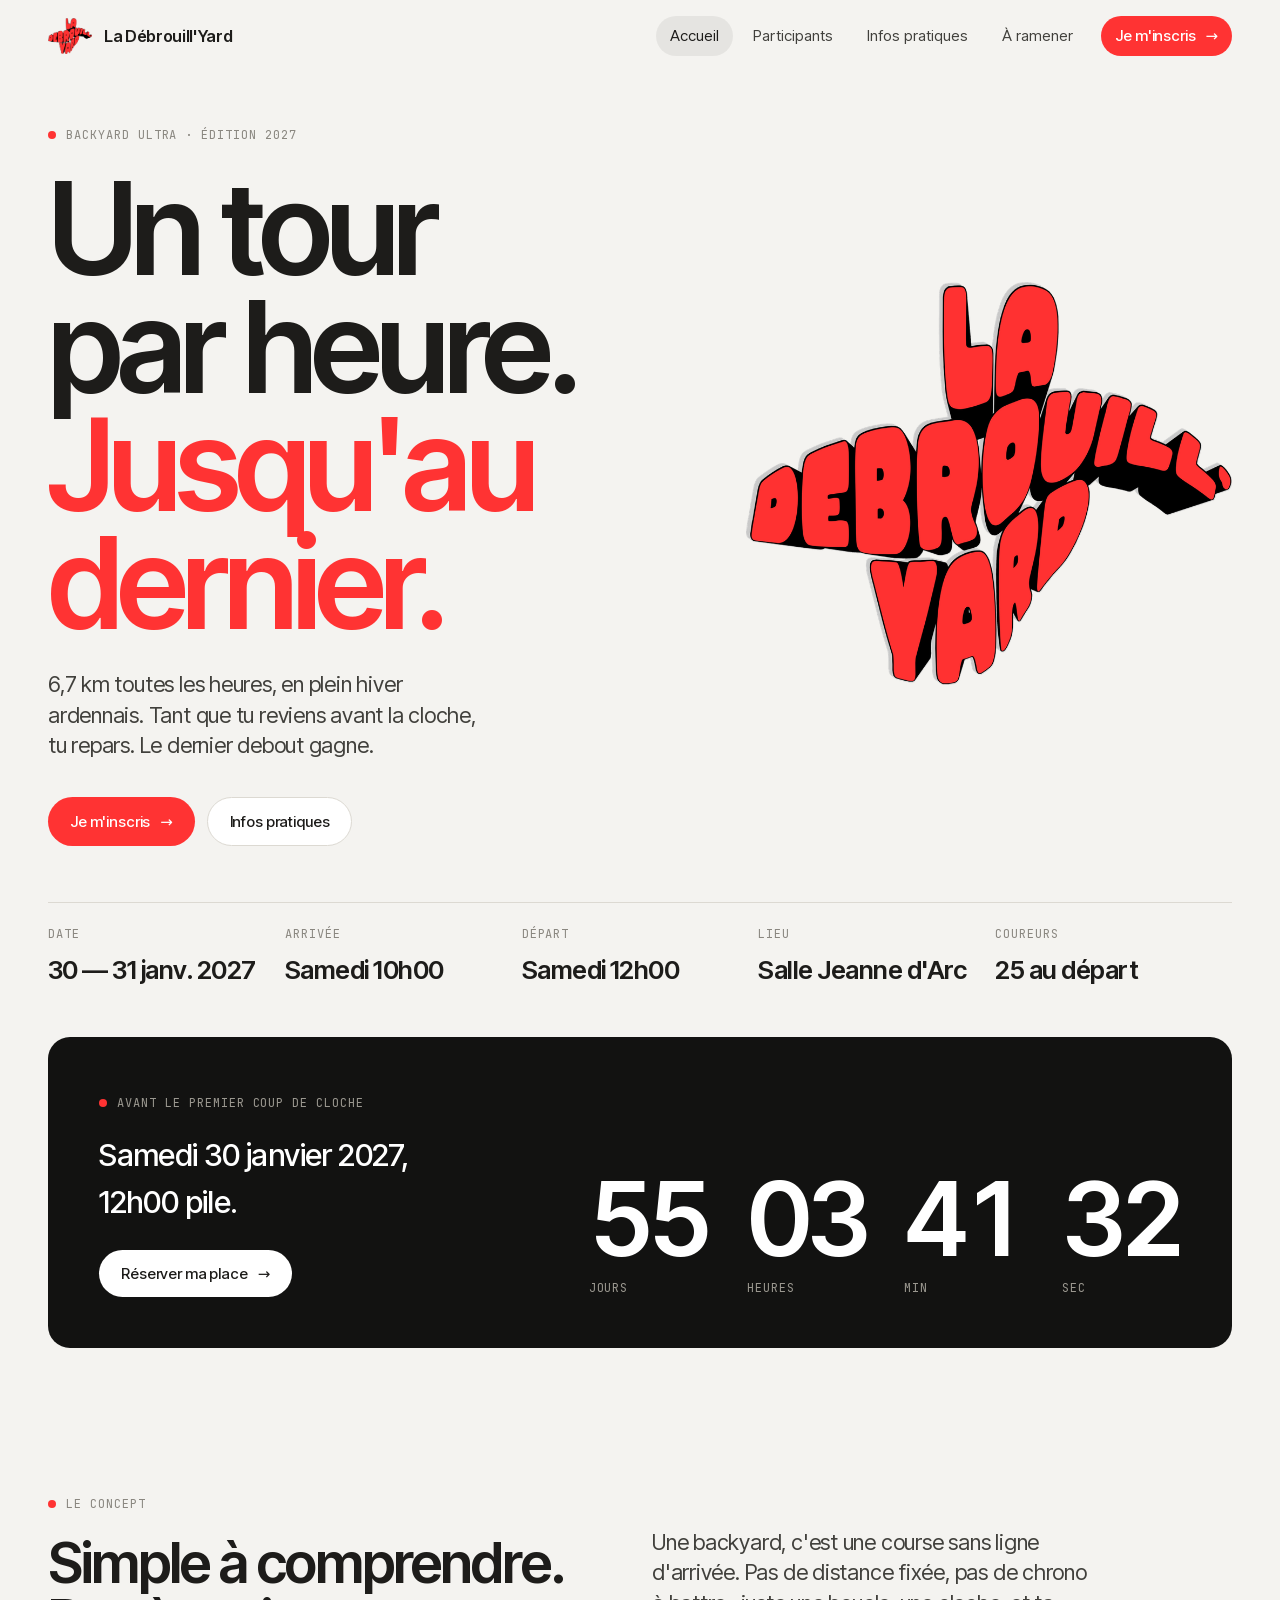
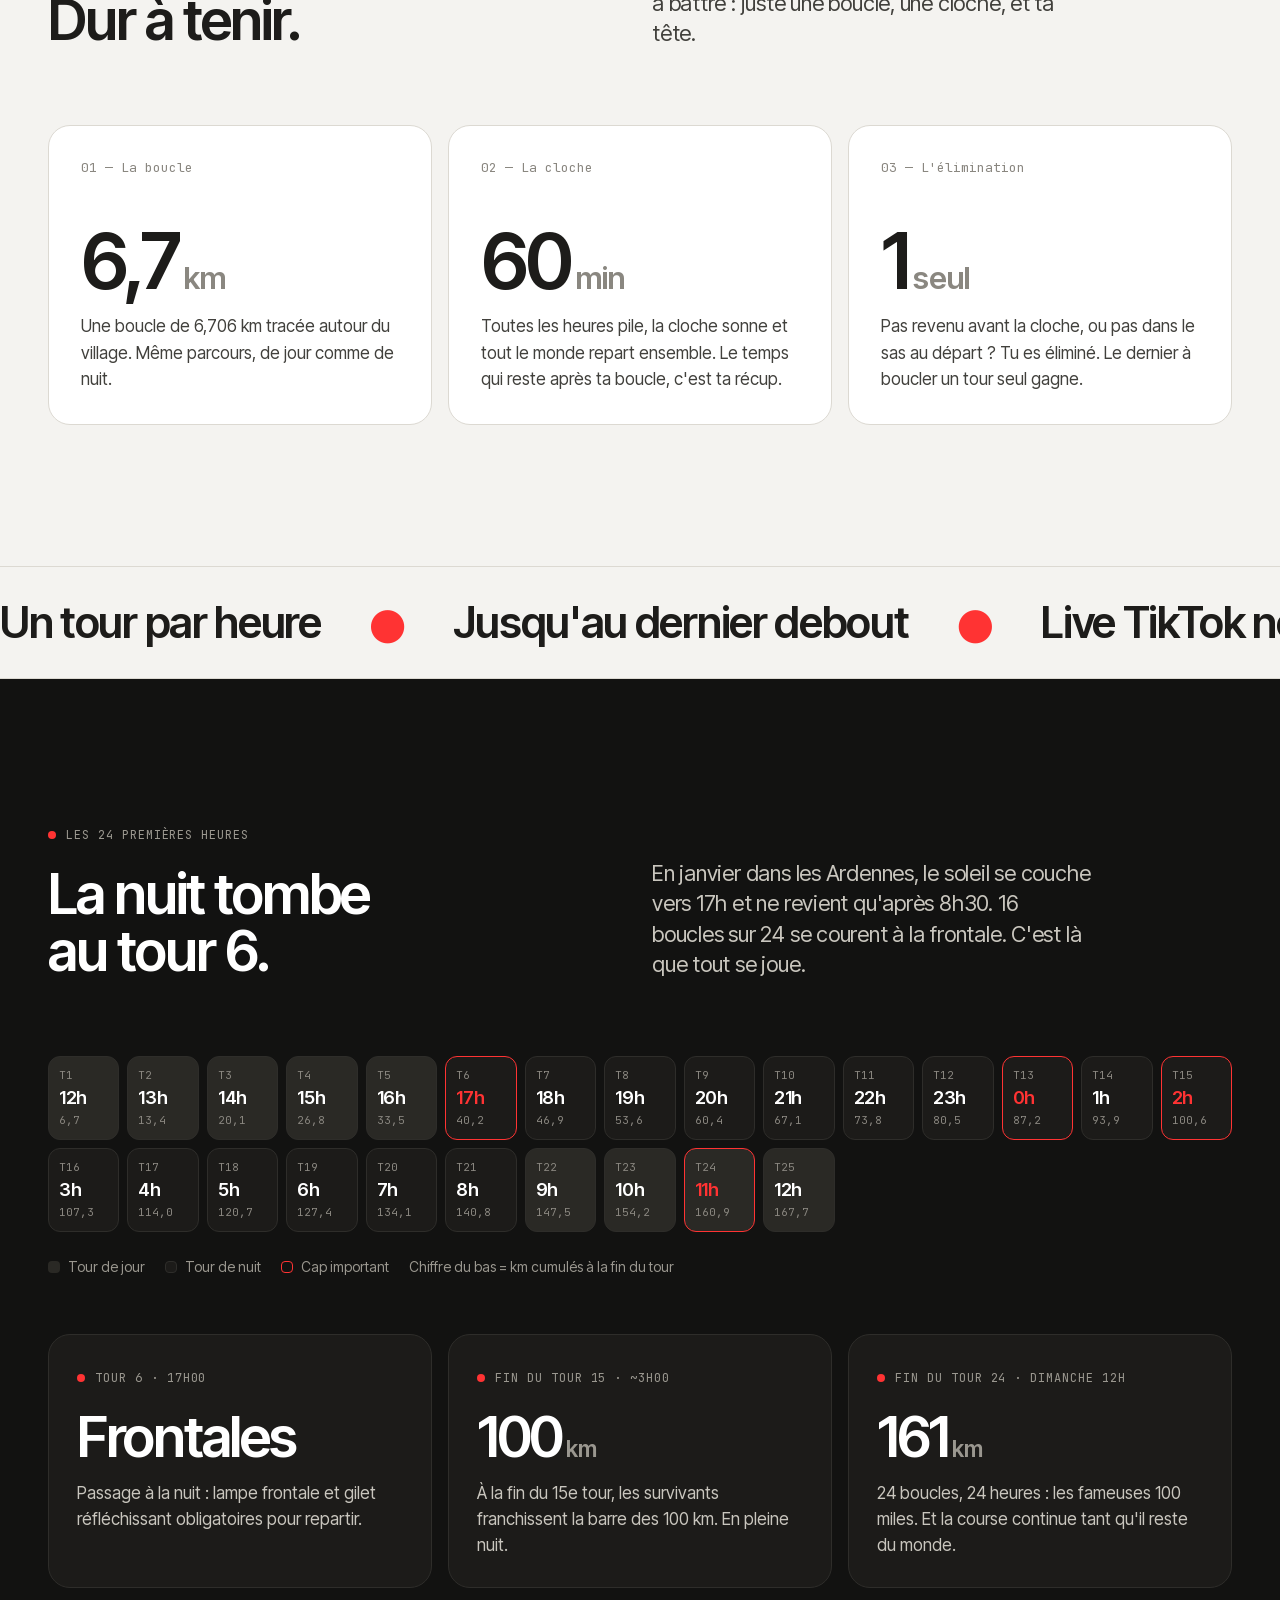
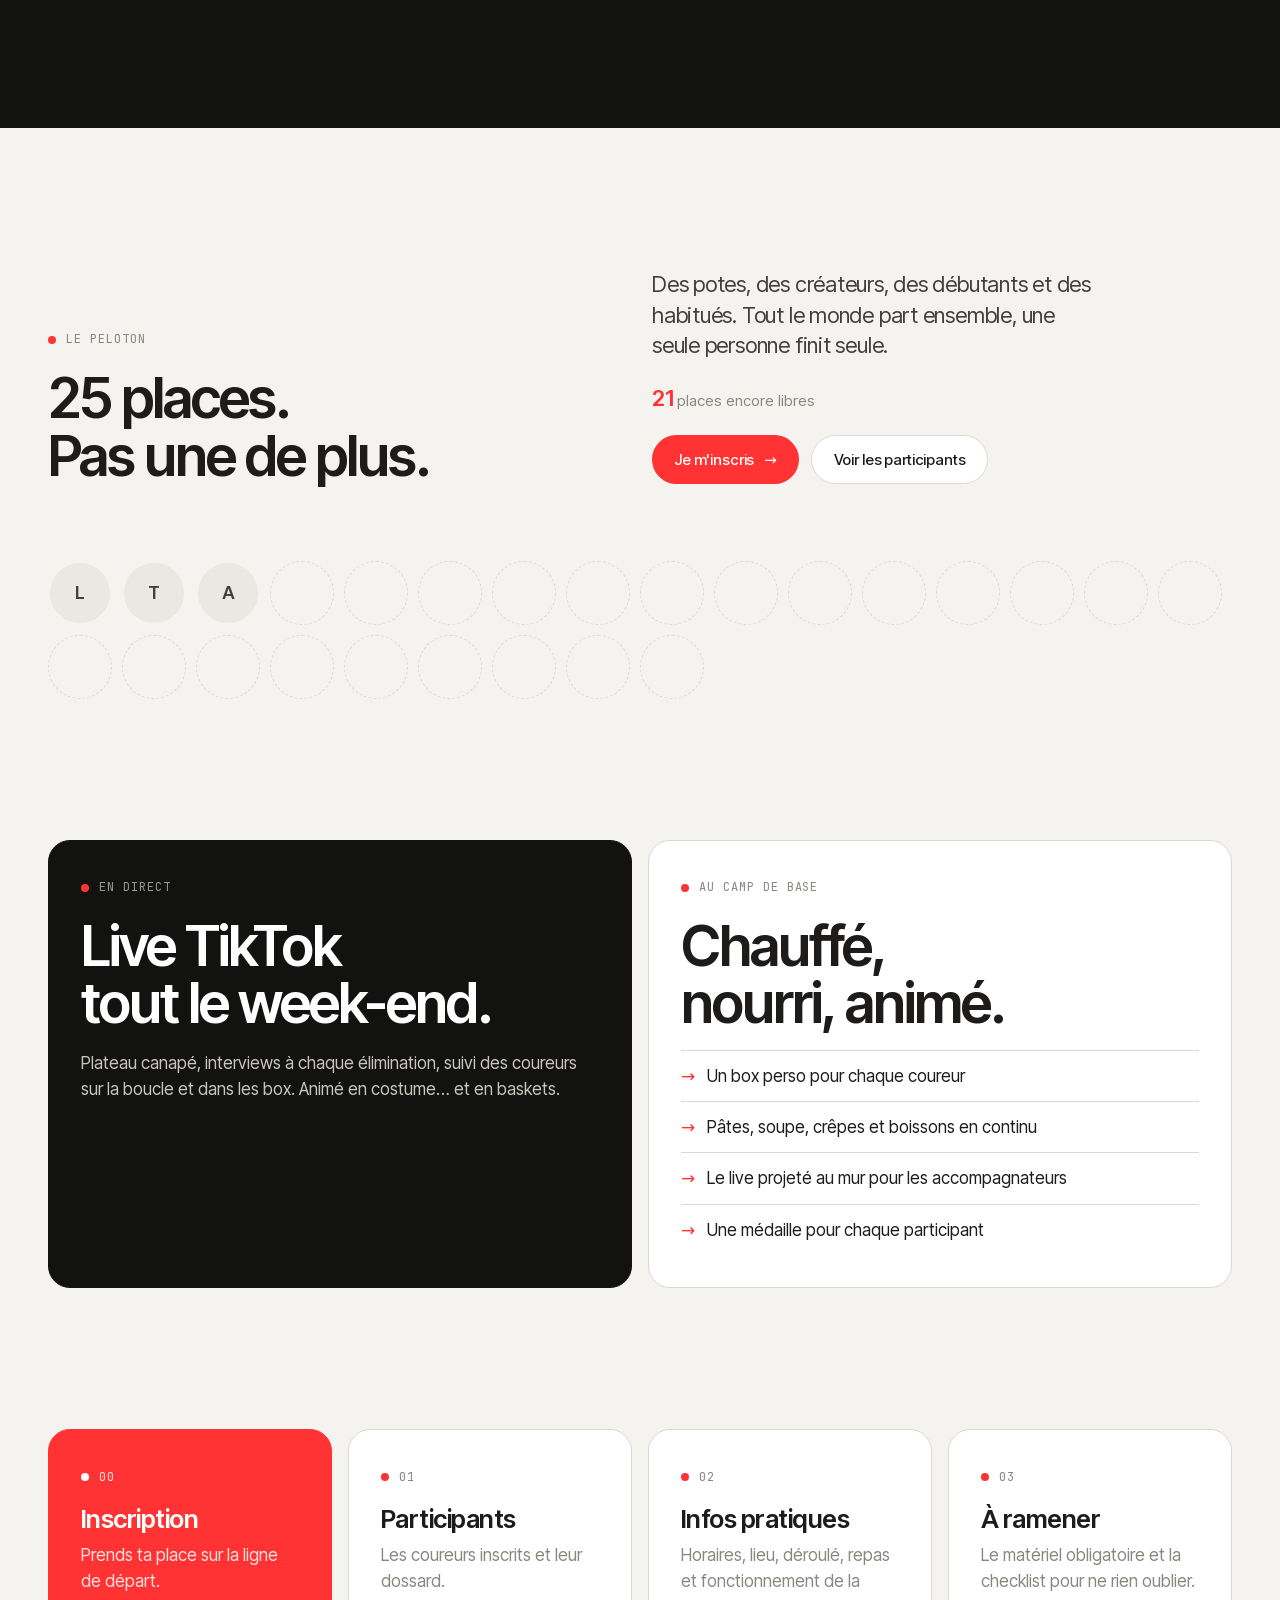
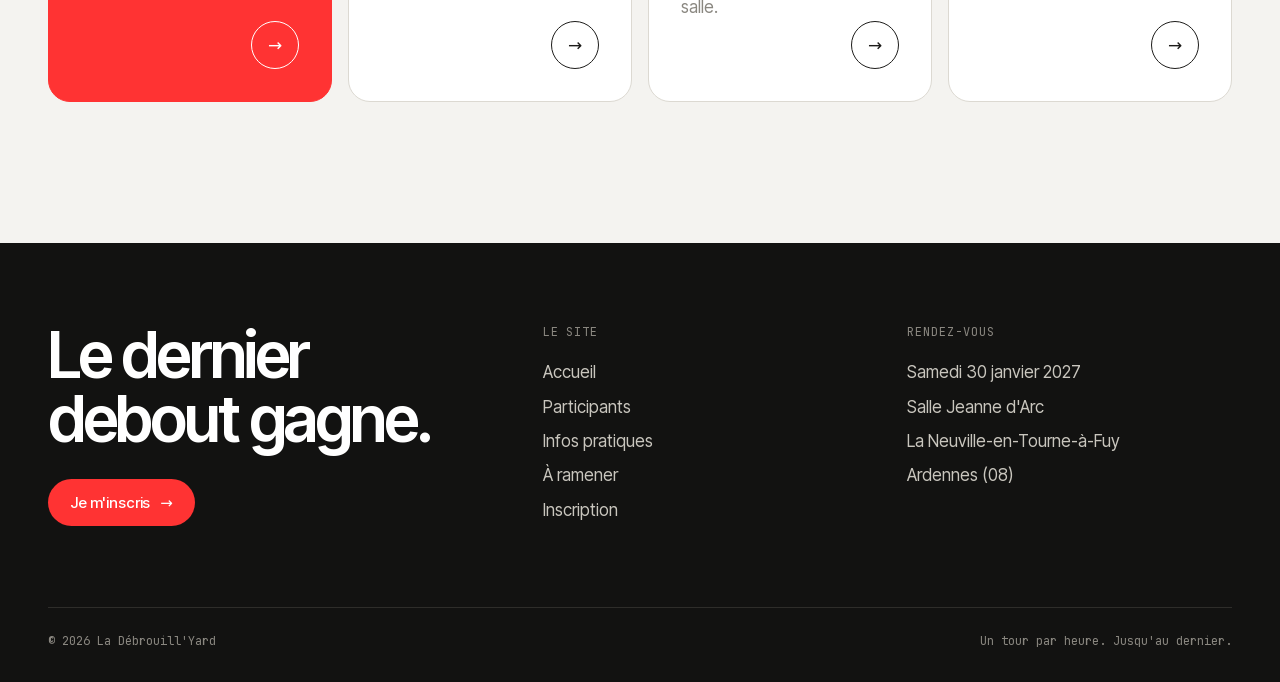
==== commit f00c6443: "Ajout de Téo (2003) et Arsène (09) ; dossards libres jusqu'à 4 chiffres ; 4 / 25 inscrits Co-Authore" ====
--- a/site/index.html
+++ b/site/index.html
@@ -20,7 +20,7 @@
   <meta property="og:image:height" content="630">
   <meta name="twitter:card" content="summary_large_image">
   <link rel="preload" href="assets/fonts/inter-tight.woff2" as="font" type="font/woff2" crossorigin>
-  <link rel="stylesheet" href="assets/css/style.css?v=202610202141">
+  <link rel="stylesheet" href="assets/css/style.css?v=202610202213">
 </head>
 <body>
 <a class="skip-link" href="#contenu">Aller au contenu</a>
@@ -210,7 +210,7 @@
           <span class="label">Au camp de base</span>
           <h3 class="h2" style="margin-top:18px">Chauffé,<br>nourri, animé.</h3>
           <ul>
-            <li>Un box perso numéroté pour chaque coureur</li>
+            <li>Un box perso pour chaque coureur</li>
             <li>Pâtes, soupe, crêpes et boissons en continu</li>
             <li>Le live projeté au mur pour les accompagnateurs</li>
             <li>Une médaille pour chaque participant</li>
@@ -229,7 +229,7 @@
           <span class="go">→</span>
         </a>
         <a href="participants.html" class="link-card reveal">
-          <div><span class="label">01</span><h3 class="h3" style="margin-top:16px">Participants</h3><p class="muted" style="margin-top:8px">Les 25 coureurs, leur dossard et leur box.</p></div>
+          <div><span class="label">01</span><h3 class="h3" style="margin-top:16px">Participants</h3><p class="muted" style="margin-top:8px">Les coureurs inscrits et leur dossard.</p></div>
           <span class="go">→</span>
         </a>
         <a href="infos.html" class="link-card reveal">
@@ -280,7 +280,7 @@
   </div>
 </footer>
 
-<script src="assets/js/data.js?v=202610202141"></script>
-<script src="assets/js/main.js?v=202610202141"></script>
+<script src="assets/js/data.js?v=202610202213"></script>
+<script src="assets/js/main.js?v=202610202213"></script>
 </body>
 </html>
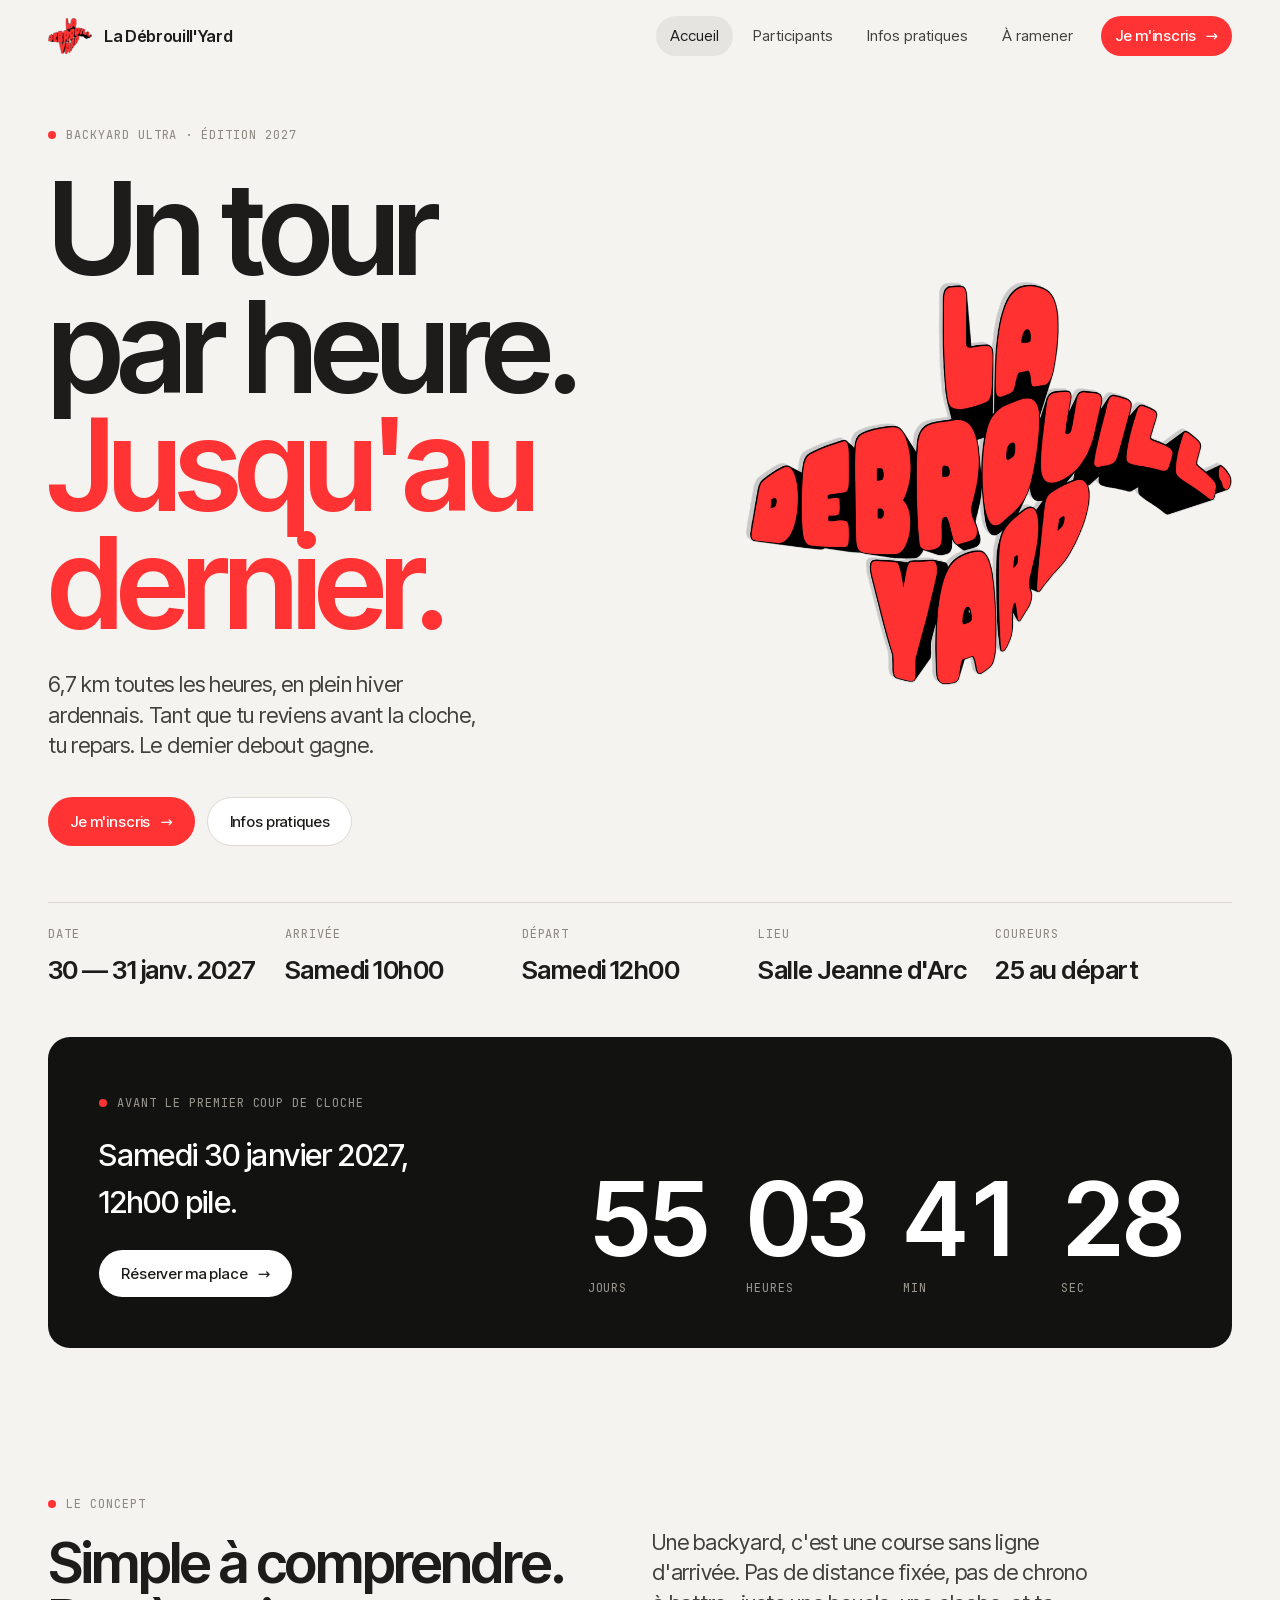
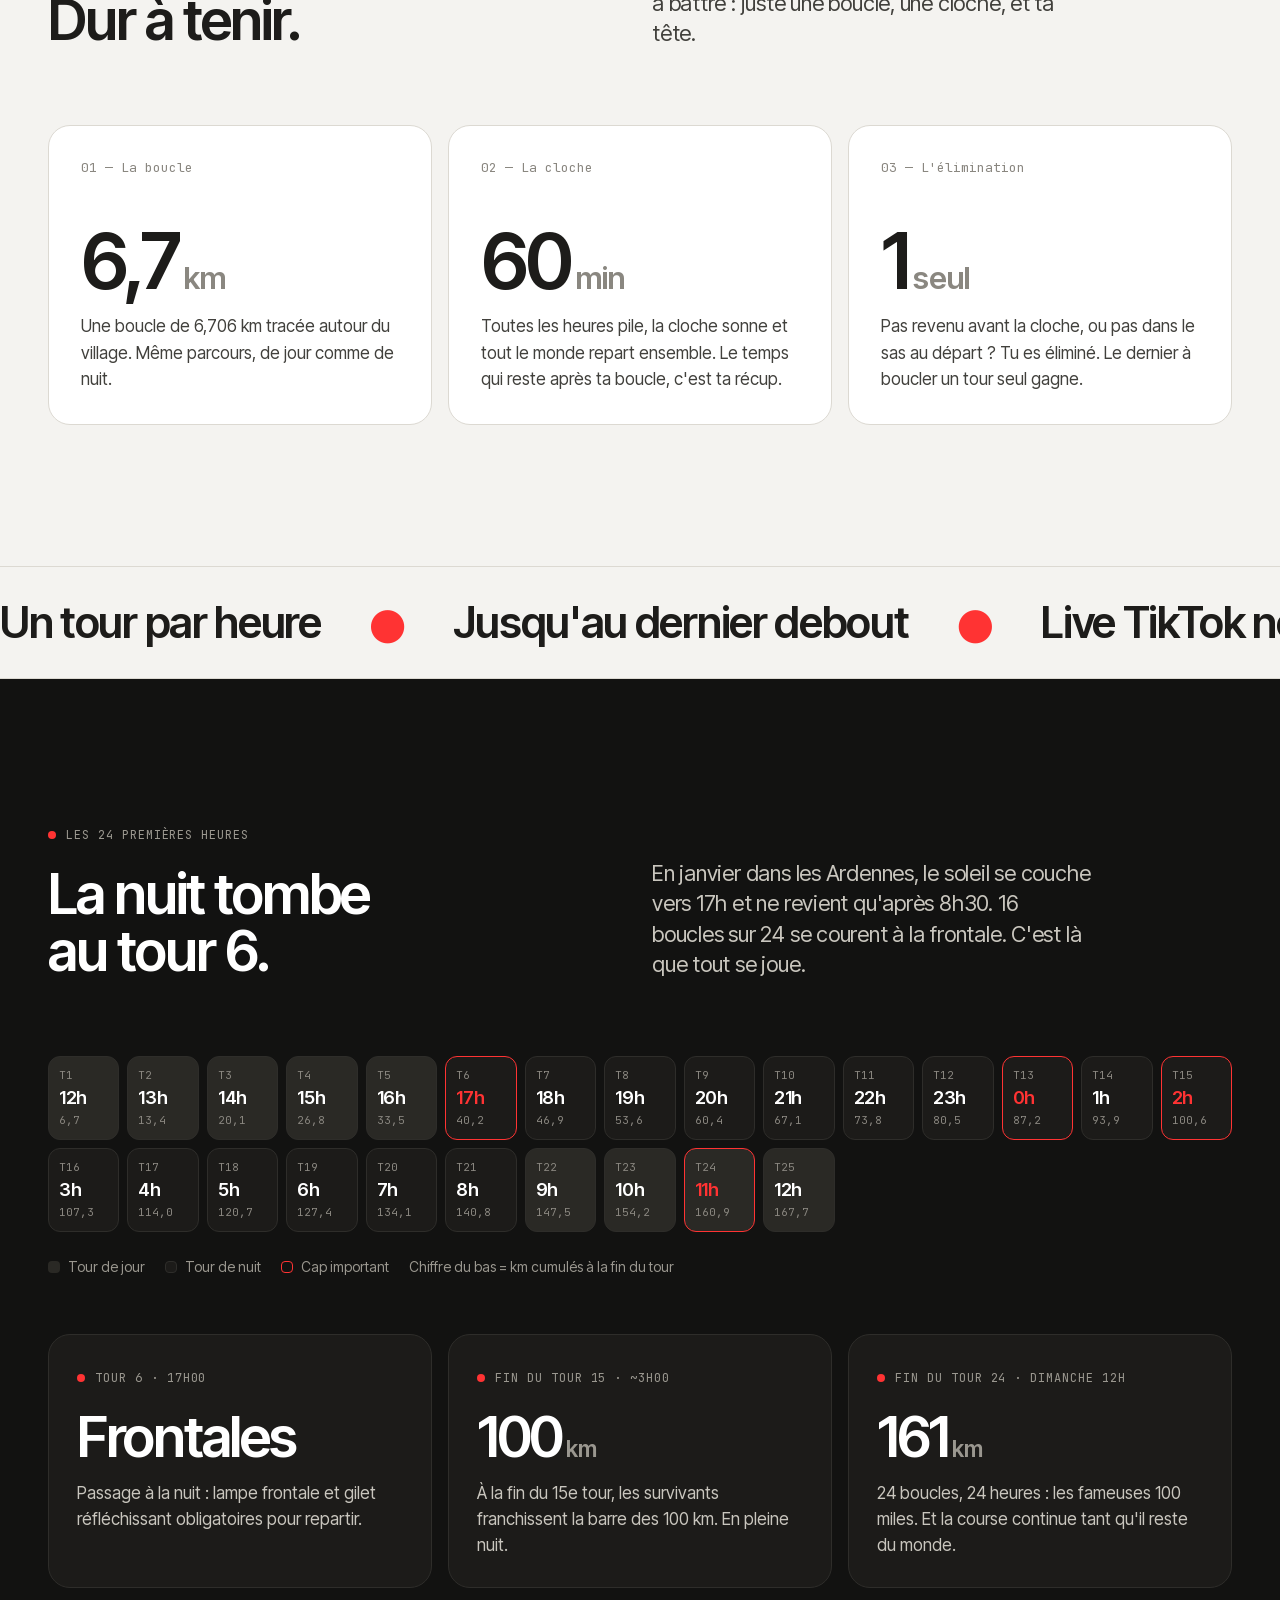
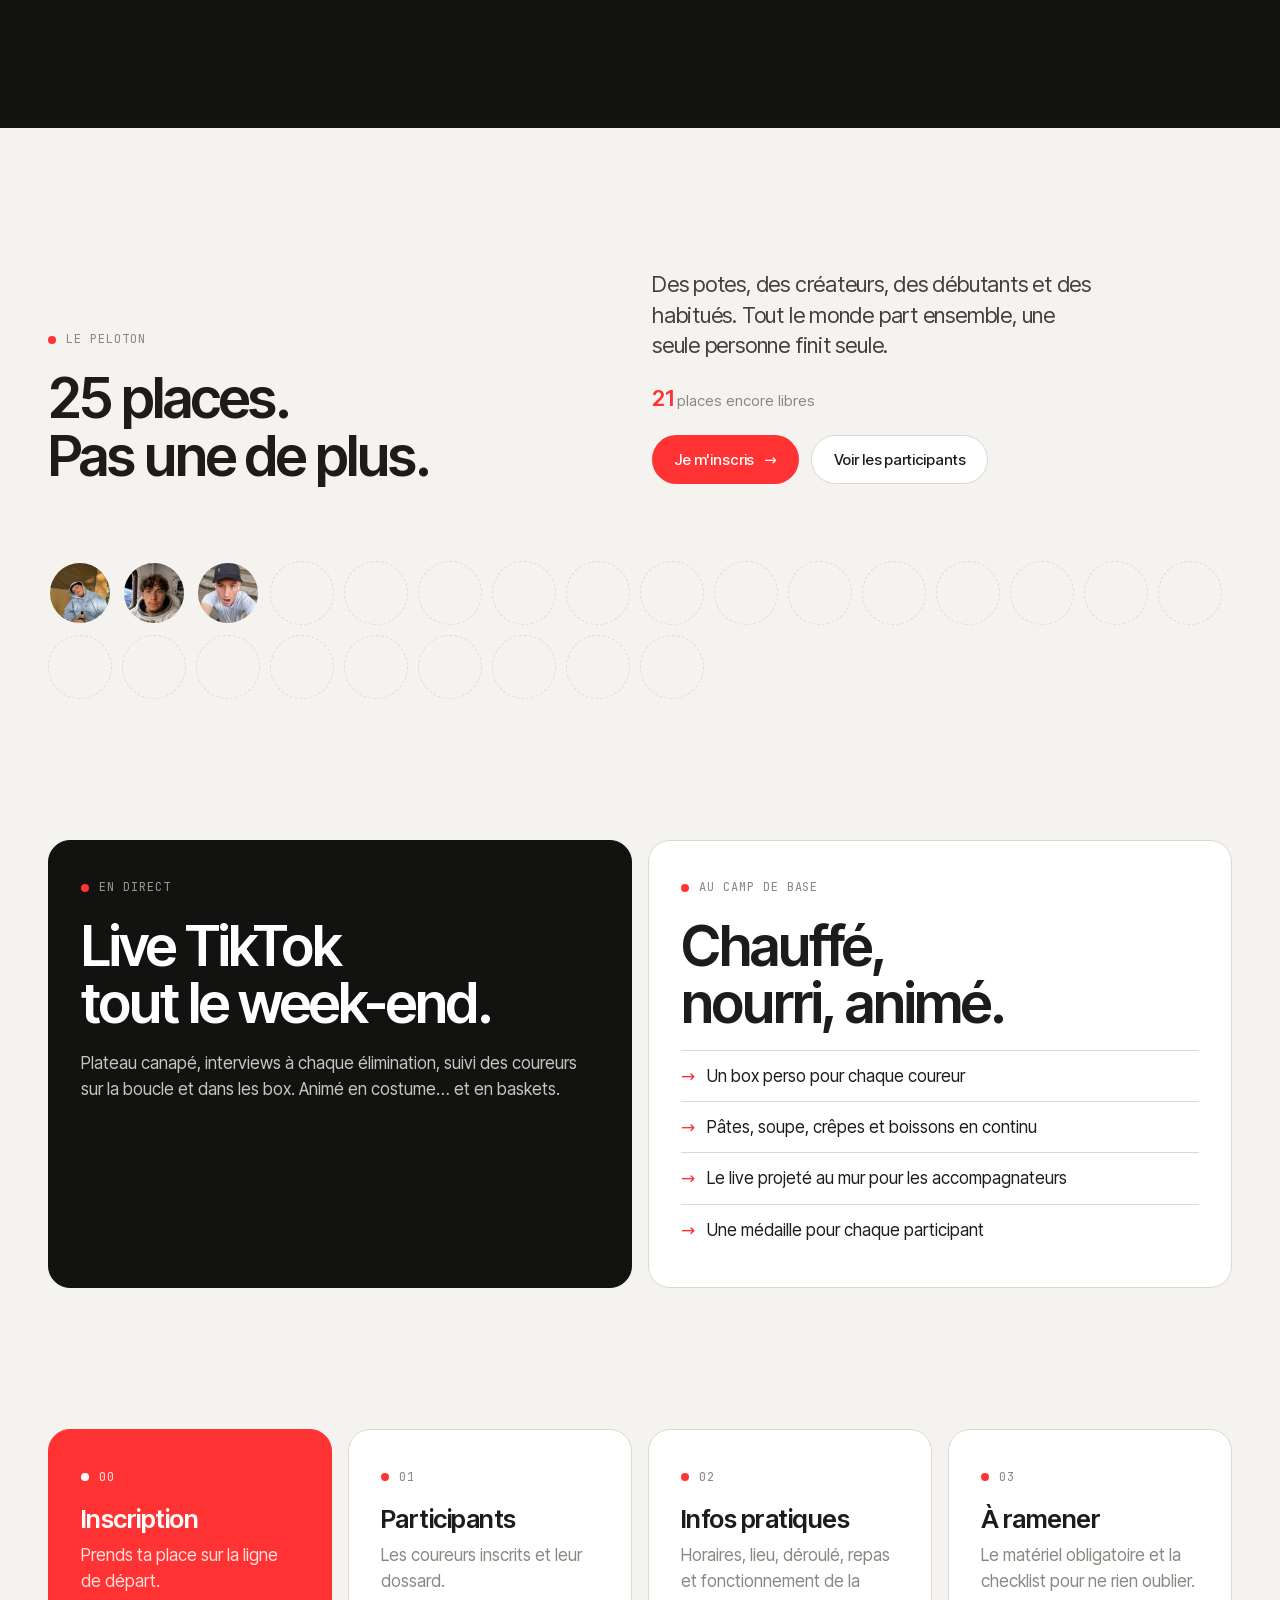
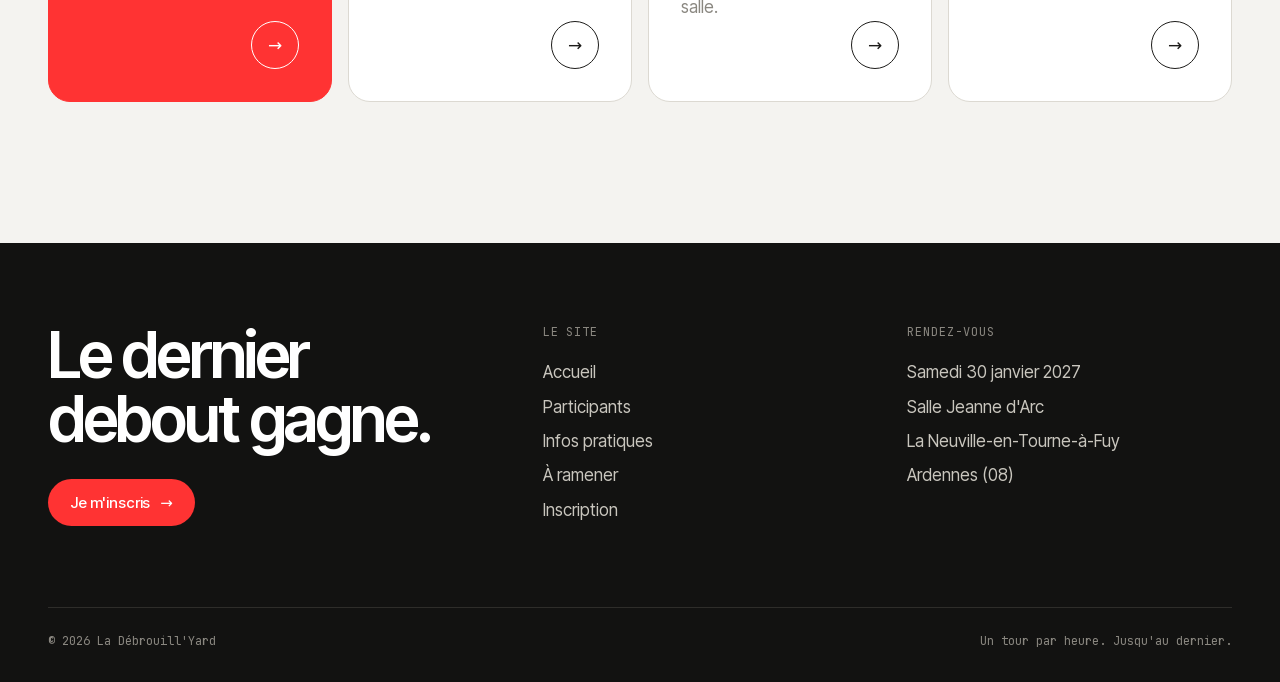
==== commit 76d6c567: "Photos participants : insère l'image avant son chargement Avec loading="lazy", le navigateur ne char" ====
--- a/site/index.html
+++ b/site/index.html
@@ -20,7 +20,7 @@
   <meta property="og:image:height" content="630">
   <meta name="twitter:card" content="summary_large_image">
   <link rel="preload" href="assets/fonts/inter-tight.woff2" as="font" type="font/woff2" crossorigin>
-  <link rel="stylesheet" href="assets/css/style.css?v=202610202213">
+  <link rel="stylesheet" href="assets/css/style.css?v=202610202322">
 </head>
 <body>
 <a class="skip-link" href="#contenu">Aller au contenu</a>
@@ -280,7 +280,7 @@
   </div>
 </footer>
 
-<script src="assets/js/data.js?v=202610202213"></script>
-<script src="assets/js/main.js?v=202610202213"></script>
+<script src="assets/js/data.js?v=202610202322"></script>
+<script src="assets/js/main.js?v=202610202322"></script>
 </body>
 </html>
